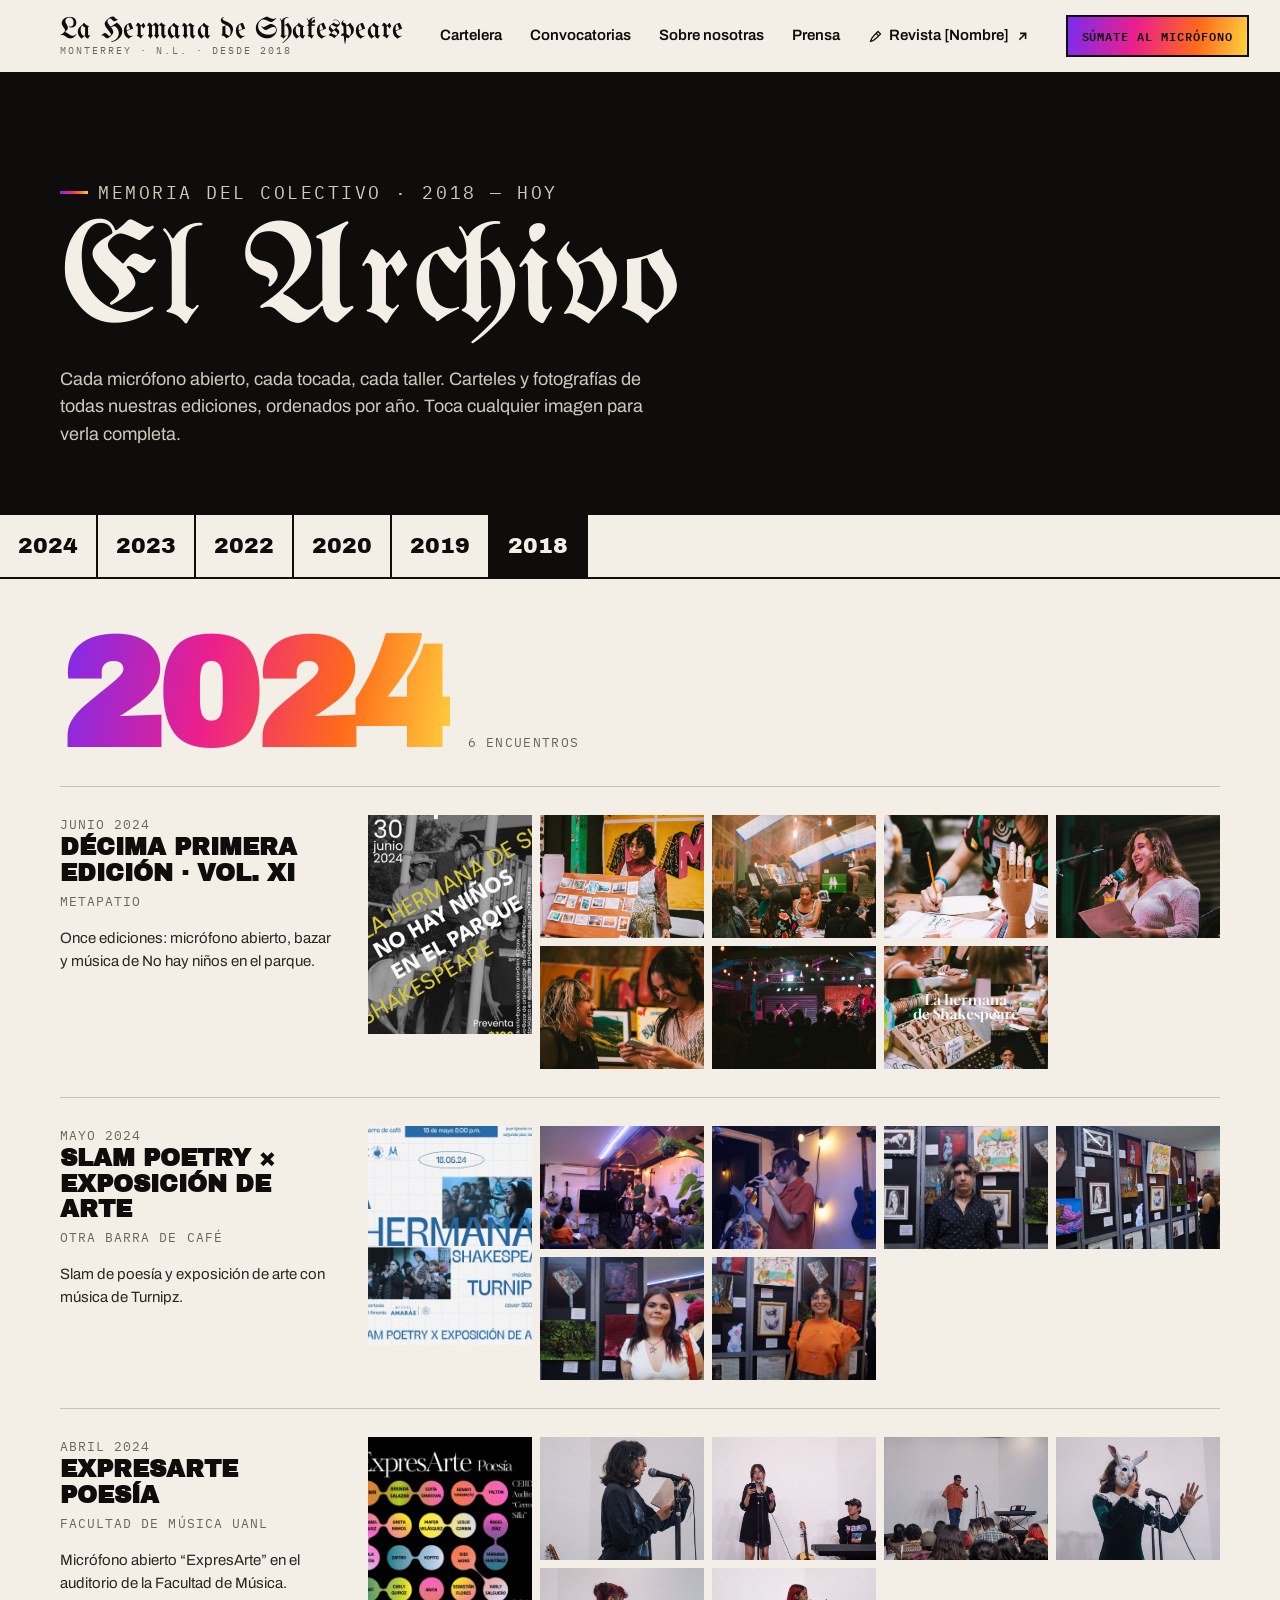
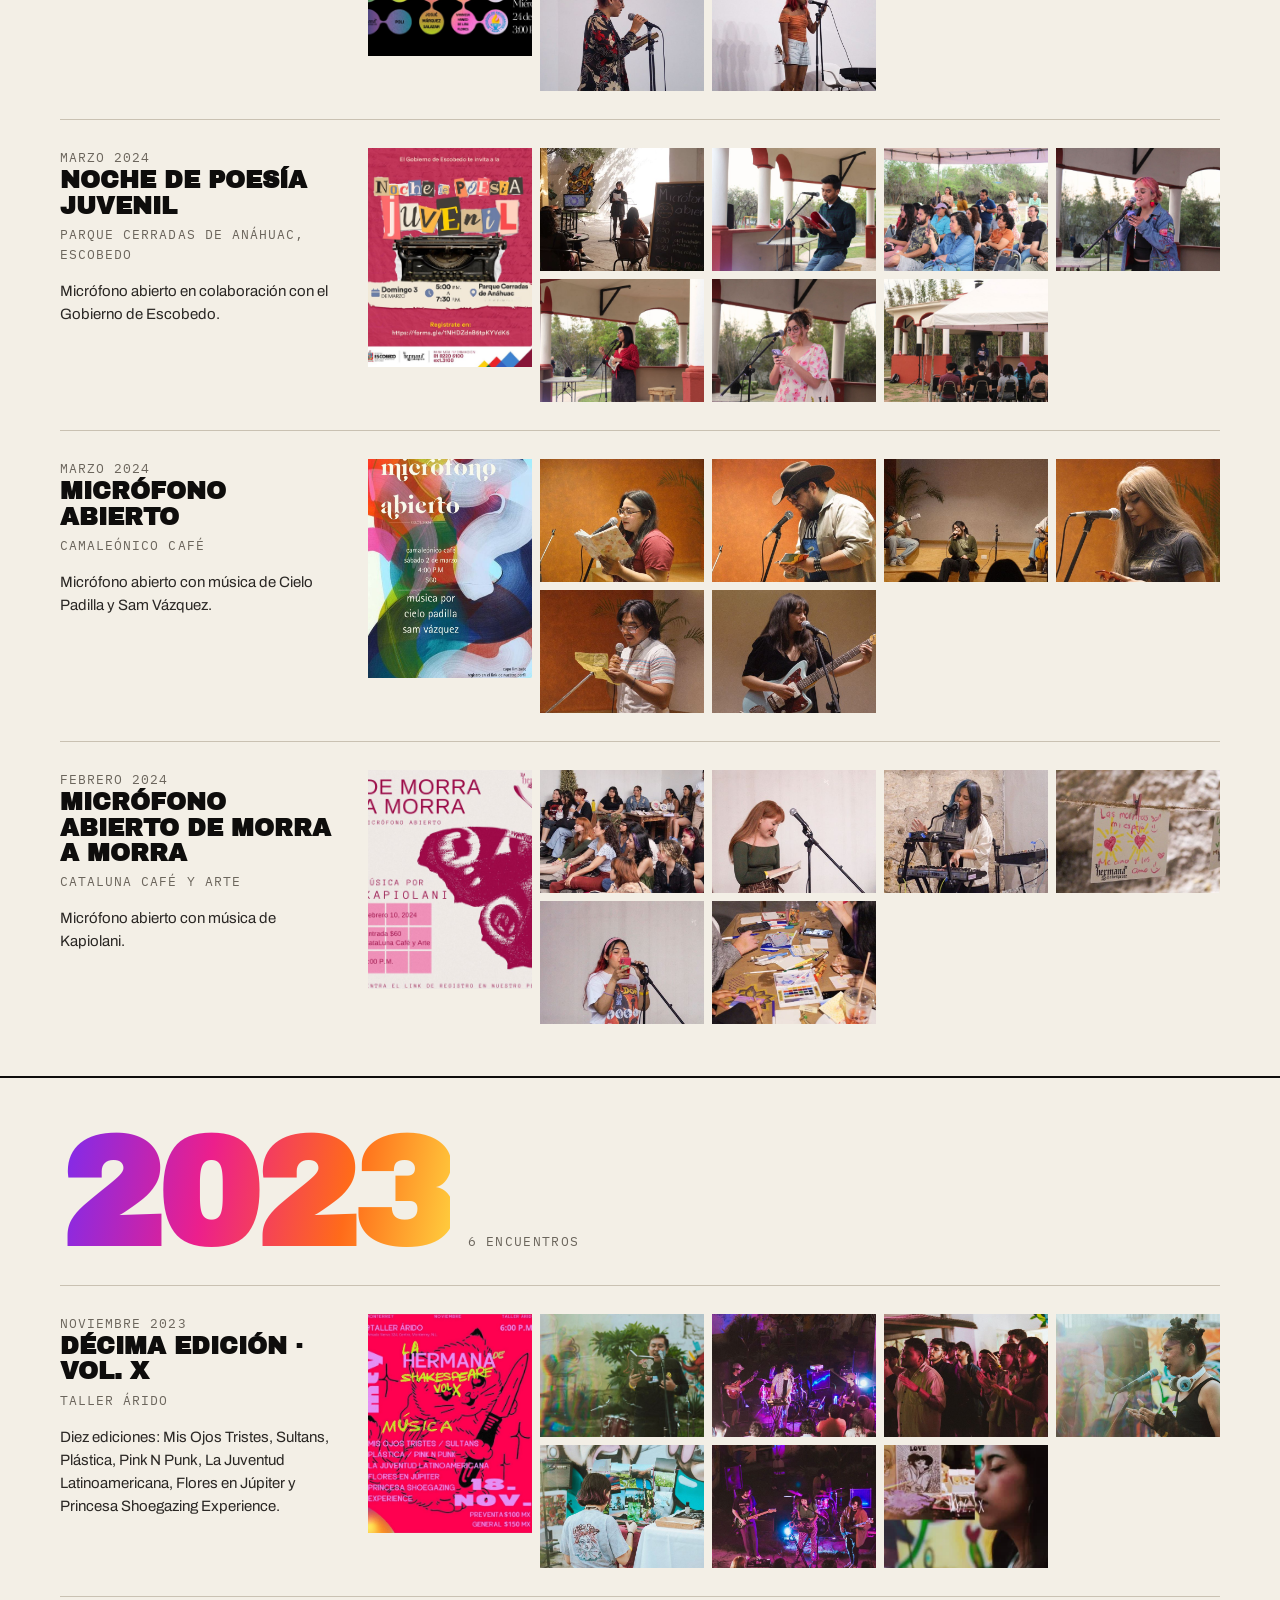
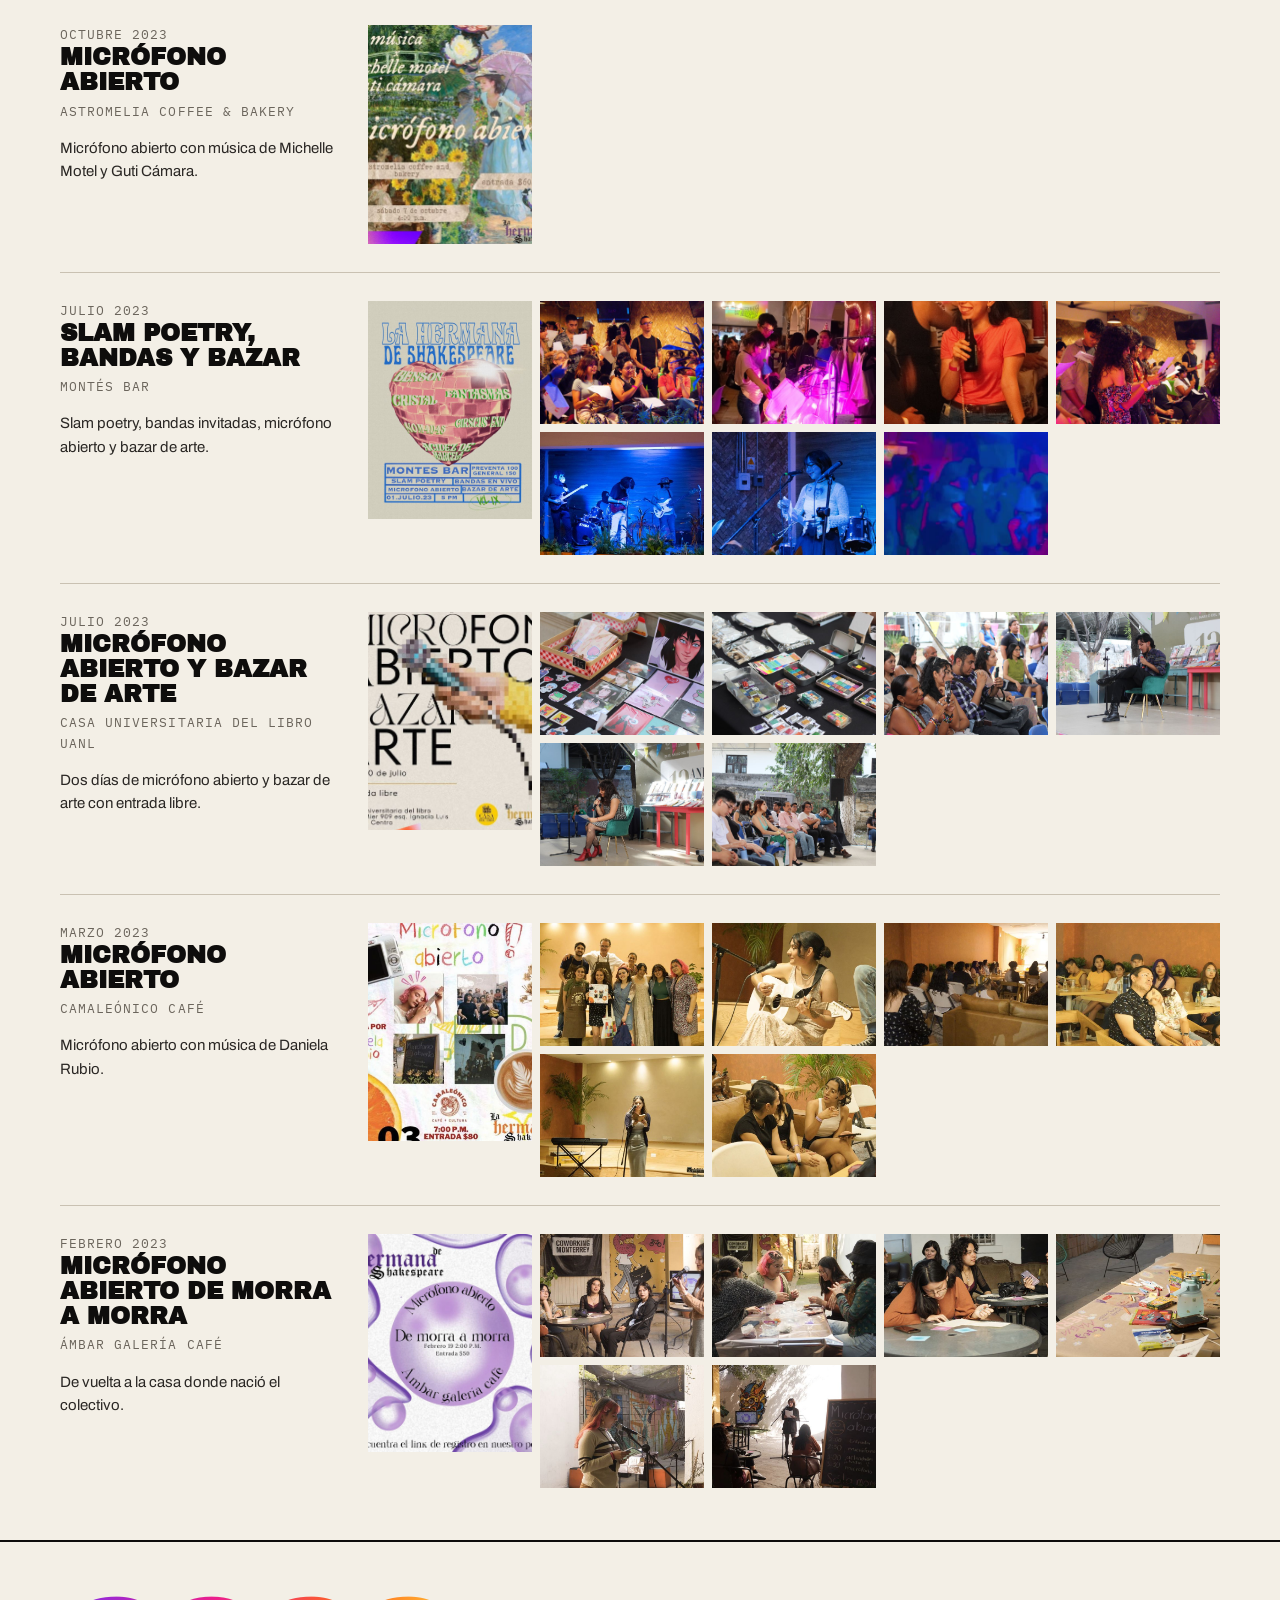
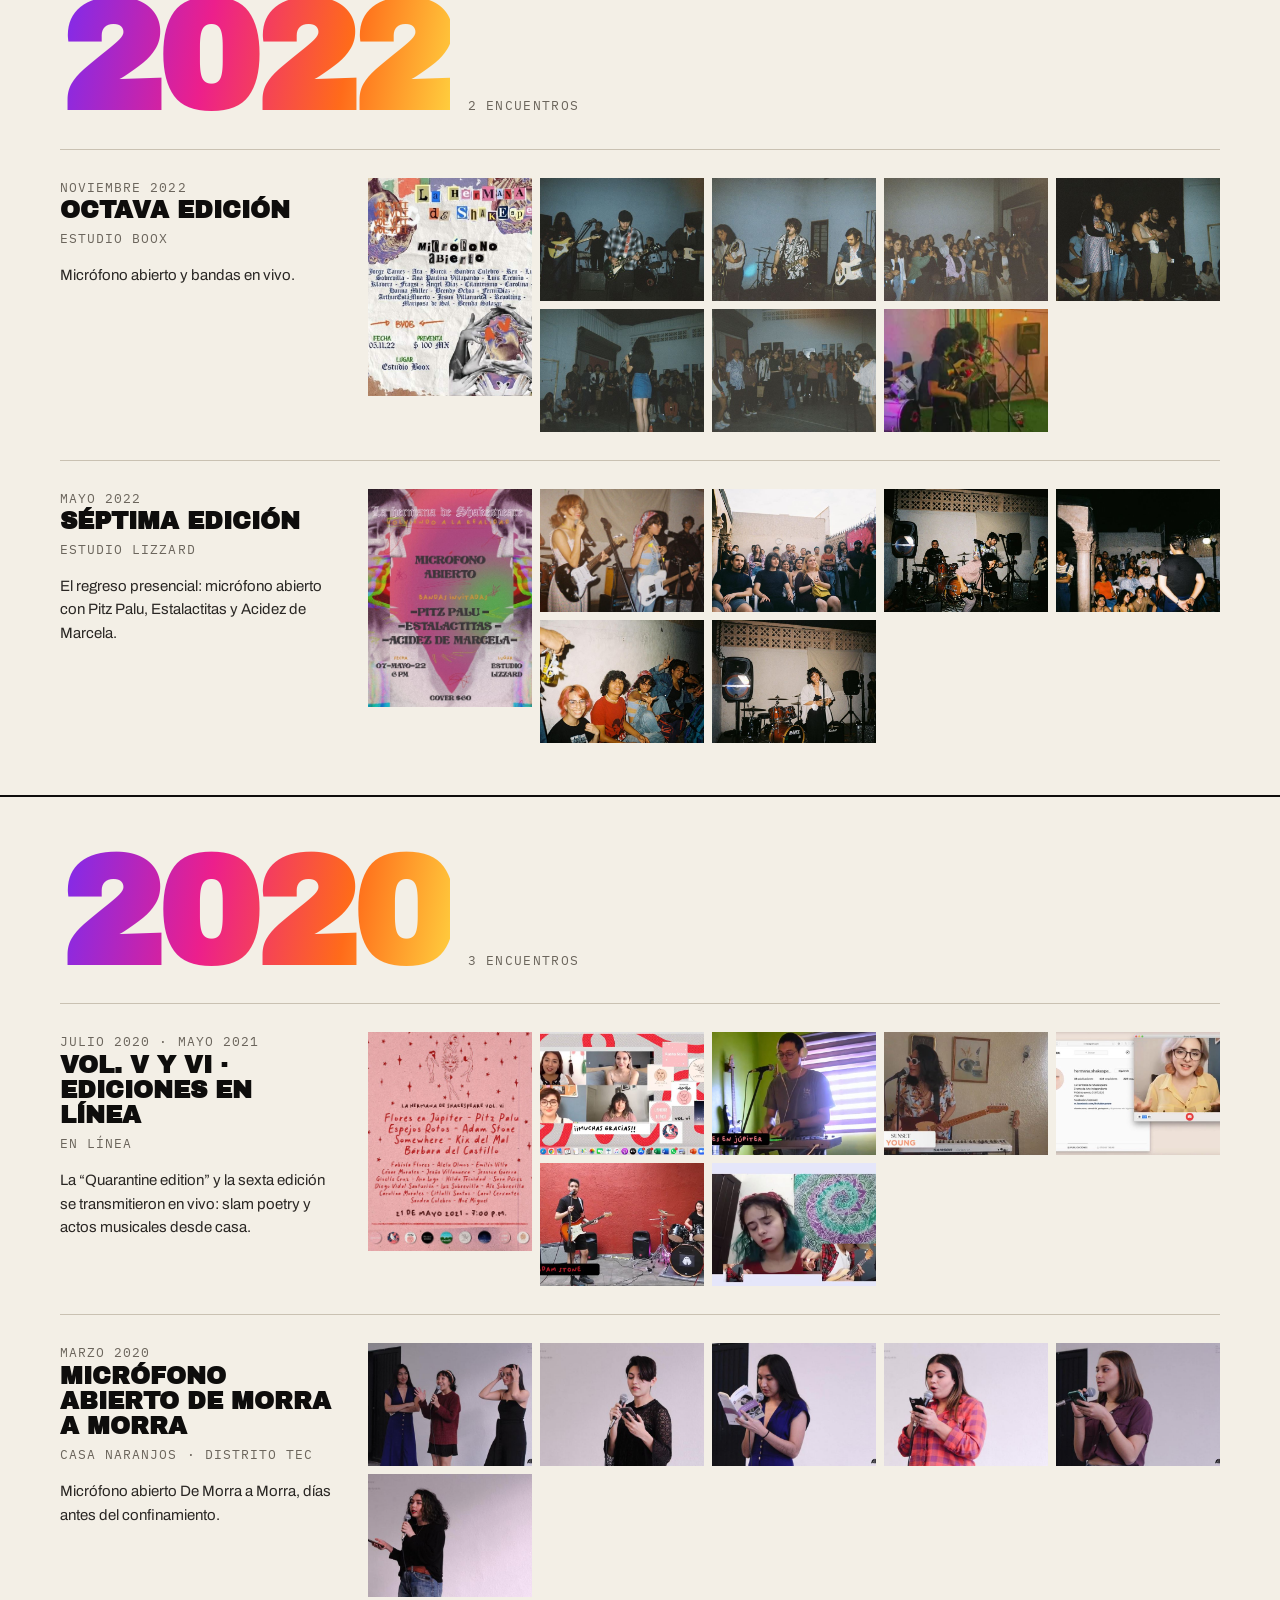
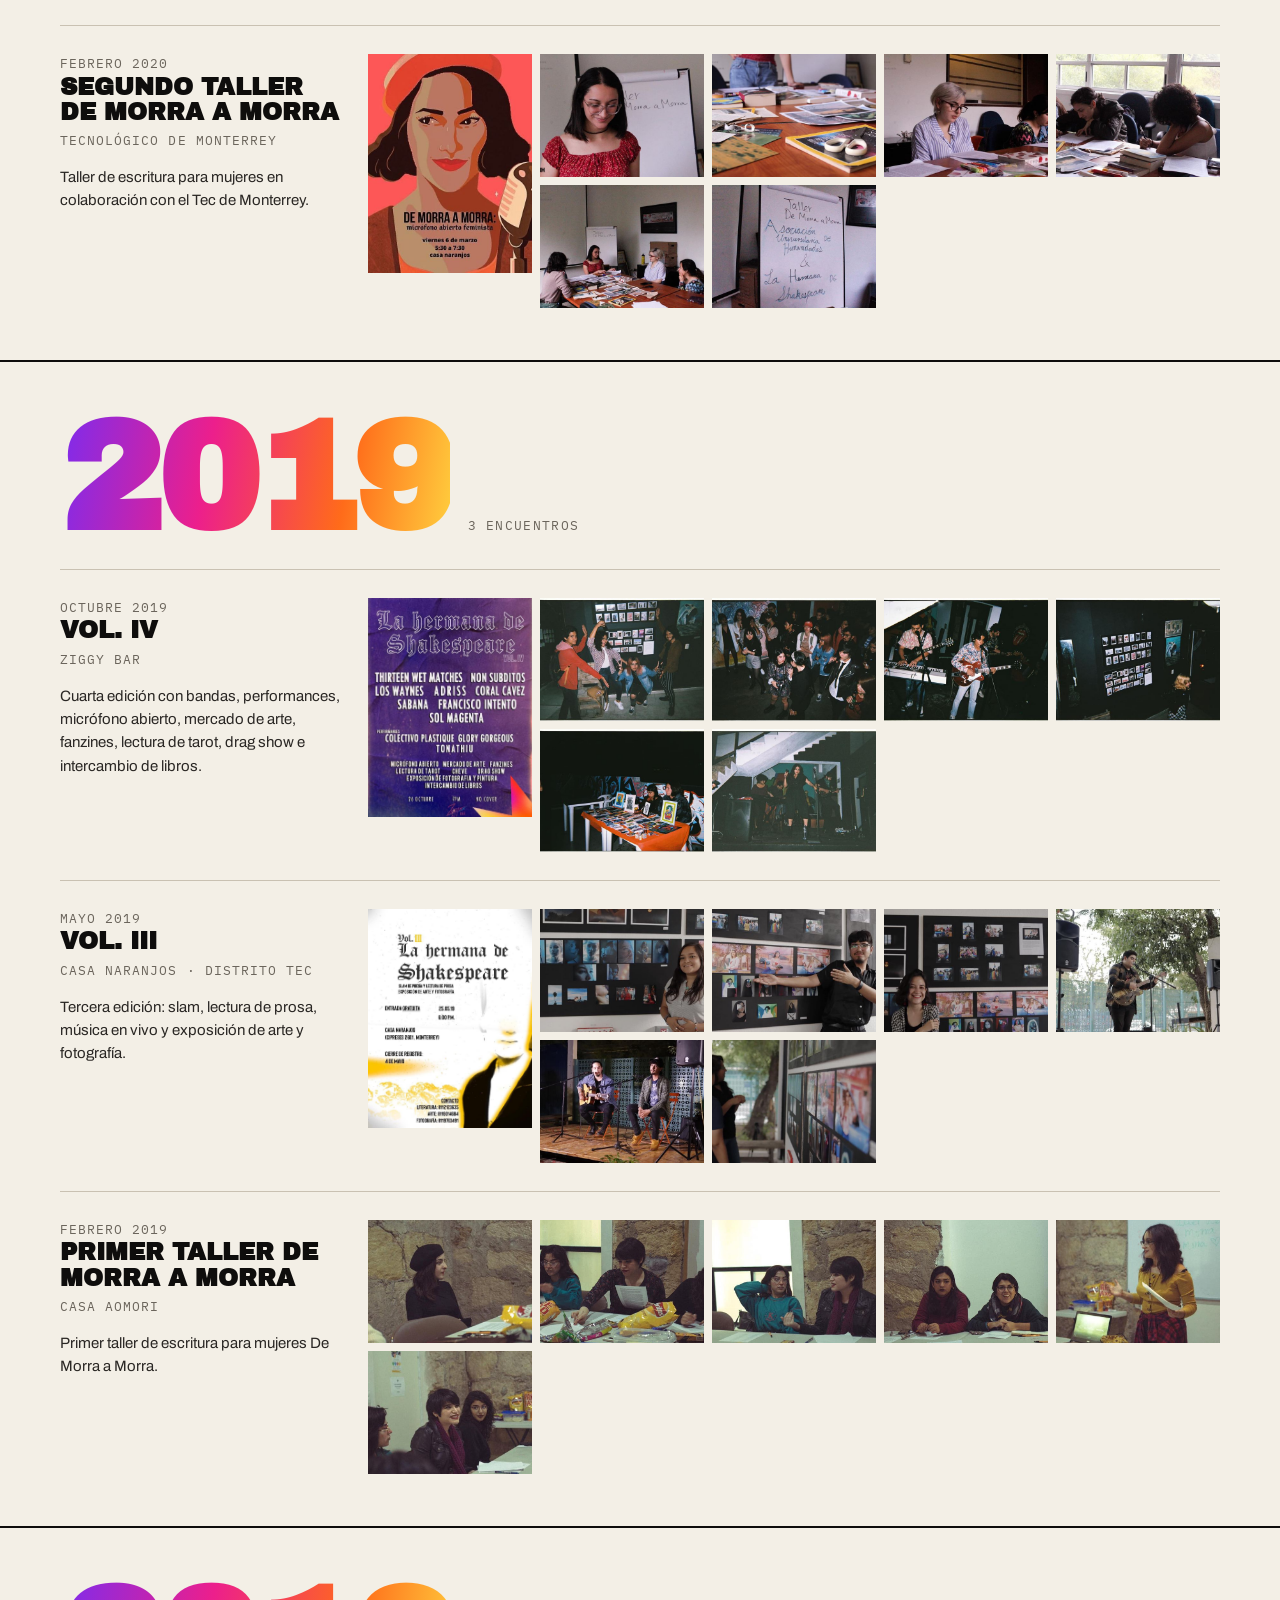
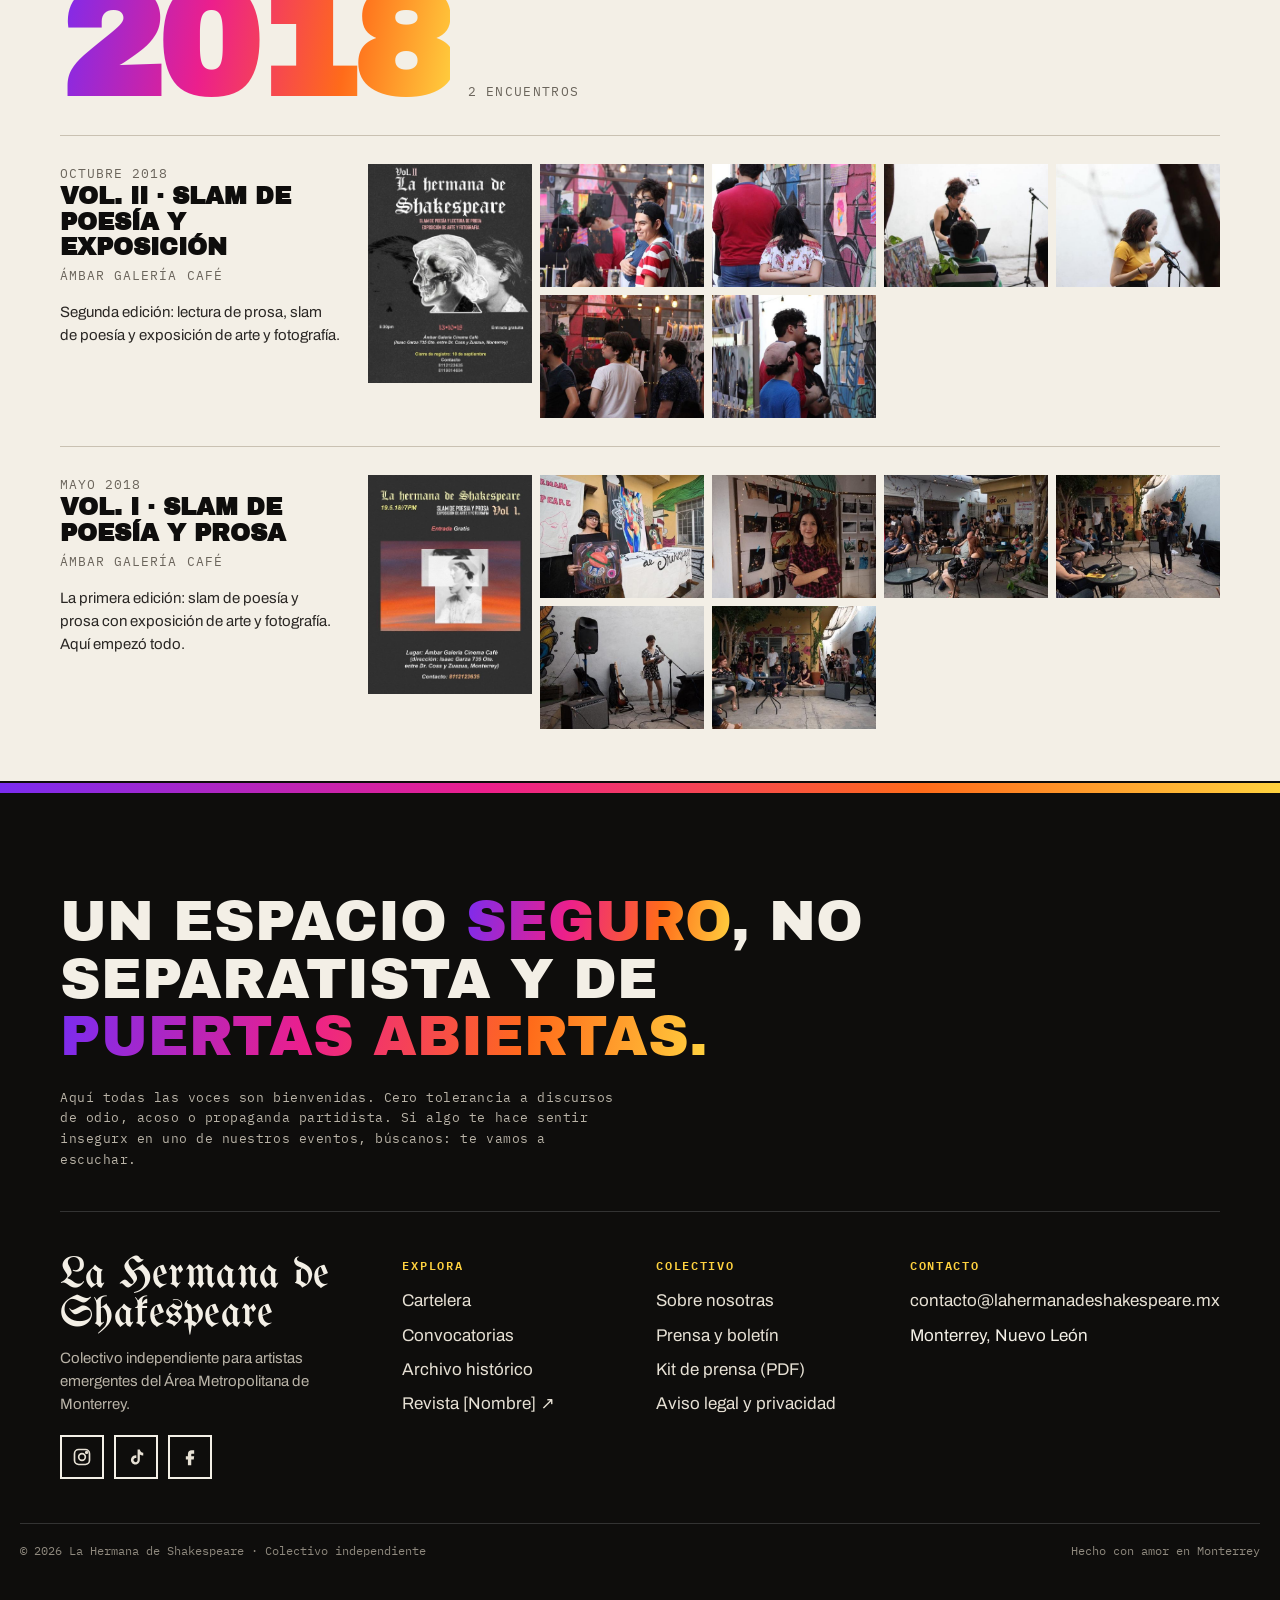
==== archivo.html @ f61f7282 "Agrega el sitio web de La Hermana de Shakespeare Sitio estático con cartelera, convocatorias, puente" ====
<!doctype html>
<html lang="es">
<head>
  <meta charset="utf-8">
  <meta name="viewport" content="width=device-width, initial-scale=1">
  <title>Archivo histórico · La Hermana de Shakespeare</title>
  <meta name="description" content="Colectivo independiente que impulsa a artistas emergentes del Área Metropolitana de Monterrey desde 2018: micrófonos abiertos, slam de poesía, música, talleres y exposiciones.">
  <meta property="og:title" content="La Hermana de Shakespeare">
  <meta property="og:description" content="Todo discurso es importante y urgente. Micrófonos abiertos, poesía, arte y trinchera independiente en Monterrey.">
  <meta property="og:image" content="img/archivo/2023-07-casa-del-libro-05.jpg">
  <meta name="theme-color" content="#0e0d0c">
  <link rel="icon" href="img/favicon.svg" type="image/svg+xml">
  <link rel="preconnect" href="https://fonts.googleapis.com">
  <link rel="preconnect" href="https://fonts.gstatic.com" crossorigin>
  <link href="https://fonts.googleapis.com/css2?family=Archivo:wght@400;600;700&family=Archivo+Black&family=Fraunces:ital,wght@1,400&family=IBM+Plex+Mono:wght@400;600;700&family=UnifrakturMaguntia&display=swap" rel="stylesheet">
  <link rel="stylesheet" href="css/styles.css">
</head>
<body>
<a class="skip" href="#main">Saltar al contenido</a>

<!-- ============ 1. HEADER ============ -->
<header class="site-header">
  <div class="wrap">
    <a class="logo" href="index.html" aria-label="La Hermana de Shakespeare, inicio">
      <span class="goth">La Hermana de Shakespeare</span>
      <small>Monterrey · N.L. · desde 2018</small>
    </a>
    <button class="menu-toggle" type="button" aria-controls="nav" aria-expanded="false">Menú</button>
    <nav class="nav" id="nav" aria-label="Principal">
      <ul>
        <li><a href="index.html#cartelera">Cartelera</a></li>
        <li><a href="index.html#convocatorias">Convocatorias</a></li>
        <li><a href="index.html#nosotras">Sobre nosotras</a></li>
        <li><a href="index.html#prensa">Prensa</a></li>
        <li><a class="ext" href="#" data-mag-url target="_blank" rel="noopener" title="Abre el sitio de la revista">
          <svg viewBox="0 0 24 24" fill="none" stroke="currentColor" stroke-width="2" aria-hidden="true"><path d="M4 20c4-1 7-3 10-6l6-6-4-4-6 6c-3 3-5 6-6 10z"/><path d="M13 7l4 4"/></svg>
          <span data-mag-name>Revista</span>
          <svg viewBox="0 0 24 24" fill="none" stroke="currentColor" stroke-width="2.5" aria-hidden="true"><path d="M7 17 17 7M8 7h9v9"/></svg>
        </a></li>
        <li class="nav-cta"><a class="btn btn--grad" href="index.html#convocatorias">Súmate al micrófono</a></li>
      </ul>
    </nav>
    <a class="btn btn--grad btn--sm header-cta" href="index.html#convocatorias">Súmate al micrófono</a>
  </div>
</header>

<main id="main">
<section class="page-hero">
  <div class="wrap">
    <p class="kicker">Memoria del colectivo · 2018 — hoy</p>
    <h1 class="goth">El Archivo</h1>
    <p>Cada micrófono abierto, cada tocada, cada taller. Carteles y fotografías de todas nuestras ediciones, ordenados por año. Toca cualquier imagen para verla completa.</p>
  </div>
</section>
<nav class="year-nav" aria-label="Años"><ul id="year-nav"></ul></nav>
<div id="archivo-lista"></div>
</main>
<!-- ============ 7. FOOTER ============ -->
<footer class="site-footer">
  <div class="grad-bar"></div>
  <div class="wrap">
    <div class="manifesto">
      <p>Un espacio <em>seguro</em>, no separatista y de <em>puertas abiertas.</em></p>
      <small>Aquí todas las voces son bienvenidas. Cero tolerancia a discursos de odio, acoso o propaganda partidista. Si algo te hace sentir insegurx en uno de nuestros eventos, búscanos: te vamos a escuchar.</small>
    </div>
    <div class="footer-grid">
      <div>
        <p class="footer-logo goth">La Hermana de Shakespeare</p>
        <p class="about">Colectivo independiente para artistas emergentes del Área Metropolitana de Monterrey.</p>
        <div class="socials">
          <a href="#" data-social="instagram" aria-label="Instagram" target="_blank" rel="noopener"><svg viewBox="0 0 24 24" fill="none" stroke="currentColor" stroke-width="2"><rect x="3" y="3" width="18" height="18" rx="5"/><circle cx="12" cy="12" r="4"/><circle cx="17.5" cy="6.5" r="1" fill="currentColor"/></svg></a>
          <a href="#" data-social="tiktok" aria-label="TikTok" target="_blank" rel="noopener"><svg viewBox="0 0 24 24" fill="currentColor"><path d="M16.6 3c.4 2.3 1.8 3.8 4.1 4v3.1c-1.5.1-2.9-.4-4.1-1.2v6.3c0 4-3.3 6.3-6.4 5.7-3.8-.7-5.4-5-3.4-8.2 1.2-1.9 3.4-2.9 5.6-2.6v3.2c-1.5-.4-3 .5-3.3 1.8-.4 1.6.8 3.1 2.4 3.1 1.5 0 2.4-1.1 2.4-2.6V3h2.7z"/></svg></a>
          <a href="#" data-social="facebook" aria-label="Facebook" target="_blank" rel="noopener"><svg viewBox="0 0 24 24" fill="currentColor"><path d="M14 8h3V4h-3c-2.8 0-4.5 1.8-4.5 4.6V11H7v4h2.5v7h4v-7h3l.5-4h-3.5V8.8c0-.5.3-.8.5-.8z"/></svg></a>
          <a href="#" data-social="spotify" aria-label="Spotify" target="_blank" rel="noopener"><svg viewBox="0 0 24 24" fill="none" stroke="currentColor" stroke-width="2"><circle cx="12" cy="12" r="9"/><path d="M7.5 9.5c3-1 6.5-.7 9 .8M8 12.6c2.5-.7 5.2-.4 7.3.8M8.6 15.4c2-.5 3.9-.3 5.6.6"/></svg></a>
        </div>
      </div>
      <div>
        <h4>Explora</h4>
        <ul>
          <li><a href="index.html#cartelera">Cartelera</a></li>
          <li><a href="index.html#convocatorias">Convocatorias</a></li>
          <li><a href="archivo.html">Archivo histórico</a></li>
          <li><a href="#" data-mag-url target="_blank" rel="noopener"><span data-mag-name>Revista</span> ↗</a></li>
        </ul>
      </div>
      <div>
        <h4>Colectivo</h4>
        <ul>
          <li><a href="index.html#nosotras">Sobre nosotras</a></li>
          <li><a href="index.html#prensa">Prensa y boletín</a></li>
          <li><a href="docs/kit-de-prensa-lhds.pdf" download>Kit de prensa (PDF)</a></li>
          <li><a href="aviso-legal.html">Aviso legal y privacidad</a></li>
        </ul>
      </div>
      <div>
        <h4>Contacto</h4>
        <ul>
          <li><a href="#" data-mail data-mail-text>correo</a></li>
          <li>Monterrey, Nuevo León</li>
        </ul>
      </div>
    </div>
  </div>
  <div class="wrap footer-bottom">
    <span>© <span data-year>2026</span> La Hermana de Shakespeare · Colectivo independiente</span>
    <span>Hecho con amor en Monterrey</span>
  </div>
</footer>

<a class="float-cta hidden" href="index.html#cartelera">
  <svg viewBox="0 0 24 24" fill="none" stroke="currentColor" stroke-width="2.2" aria-hidden="true"><rect x="9" y="2" width="6" height="12" rx="3"/><path d="M5 11a7 7 0 0 0 14 0M12 18v4"/></svg>
  Próximo evento
</a>

<script src="js/contenido.js"></script>
<script src="js/archivo-data.js"></script>
<script src="js/main.js"></script>
</body>
</html>
---- css/styles.css ----
/* =========================================================
   La Hermana de Shakespeare — hoja de estilos principal
   Identidad: gótico + fanzine + degradado (violeta → rosa → naranja → amarillo)
   ========================================================= */

:root {
  --ink: #0e0d0c;
  --ink-soft: #2a2724;
  --paper: #f3efe6;
  --paper-2: #e8e2d5;
  --muted: #6b655c;
  --violet: #7a2cf0;
  --pink: #ec1f8c;
  --orange: #ff6b1a;
  --yellow: #ffd23f;
  --grad: linear-gradient(100deg, var(--violet) 0%, var(--pink) 38%, var(--orange) 72%, var(--yellow) 100%);
  --font-goth: "UnifrakturMaguntia", "Old English Text MT", serif;
  --font-display: "Archivo Black", "Archivo", system-ui, sans-serif;
  --font-body: "Archivo", system-ui, -apple-system, "Segoe UI", sans-serif;
  --font-mono: "IBM Plex Mono", ui-monospace, monospace;
  --header-h: 72px;
  --wrap: 1240px;
  --gutter: clamp(16px, 4vw, 40px);
}

*, *::before, *::after { box-sizing: border-box; }
html { scroll-behavior: smooth; scroll-padding-top: calc(var(--header-h) + 12px); }
body {
  margin: 0;
  background: var(--paper);
  color: var(--ink);
  font-family: var(--font-body);
  font-size: 17px;
  line-height: 1.55;
  -webkit-font-smoothing: antialiased;
}
img { max-width: 100%; display: block; }
a { color: inherit; }
:focus-visible { outline: 3px solid var(--pink); outline-offset: 3px; }

.wrap { width: 100%; max-width: var(--wrap); margin: 0 auto; padding: 0 var(--gutter); }
.sr-only { position: absolute; width: 1px; height: 1px; overflow: hidden; clip: rect(0 0 0 0); white-space: nowrap; }
.skip { position: absolute; left: -999px; top: 8px; background: var(--ink); color: var(--paper); padding: 8px 14px; z-index: 100; }
.skip:focus { left: 8px; }

/* ---------- Tipografía ---------- */
.goth { font-family: var(--font-goth); font-weight: 400; letter-spacing: .01em; }
.kicker {
  font-family: var(--font-mono);
  font-size: 13px;
  text-transform: uppercase;
  letter-spacing: .14em;
  margin: 0 0 14px;
  display: inline-flex; align-items: center; gap: 10px;
}
.kicker::before { content: ""; width: 28px; height: 3px; background: var(--grad); }
.section-title {
  font-family: var(--font-display);
  font-size: clamp(38px, 6.5vw, 84px);
  line-height: .92;
  letter-spacing: -.02em;
  text-transform: uppercase;
  margin: 0;
}
.section-title .goth { text-transform: none; letter-spacing: 0; font-size: 1.08em; }
.lead { font-size: clamp(17px, 1.6vw, 20px); max-width: 60ch; color: var(--ink-soft); }

/* ---------- Botones ---------- */
.btn {
  display: inline-flex; align-items: center; gap: 10px;
  font-family: var(--font-mono); font-size: 14px; font-weight: 600;
  text-transform: uppercase; letter-spacing: .08em; text-decoration: none;
  padding: 14px 20px; border: 2px solid var(--ink);
  background: var(--ink); color: var(--paper);
  cursor: pointer; transition: transform .15s ease, box-shadow .15s ease, background .15s;
}
.btn:hover { transform: translate(-3px, -3px); box-shadow: 4px 4px 0 var(--pink); }
.btn--ghost { background: transparent; color: var(--ink); }
.btn--light { background: var(--paper); color: var(--ink); border-color: var(--paper); }
.btn--outline-light { background: transparent; color: var(--paper); border-color: var(--paper); }
.btn--grad { background: var(--grad); color: var(--ink); border-color: var(--ink); }
.btn--sm { padding: 10px 14px; font-size: 12px; }
.btn svg { width: 16px; height: 16px; flex: none; }

/* ---------- Barra de degradado ---------- */
.grad-bar { height: 10px; background: var(--grad); }

/* =========================================================
   1. HEADER
   ========================================================= */
.site-header {
  position: sticky; top: 0; z-index: 50;
  background: color-mix(in srgb, var(--paper) 92%, transparent);
  backdrop-filter: blur(8px);
  border-bottom: 2px solid var(--ink);
}
.site-header .wrap { display: flex; align-items: center; gap: 24px; height: var(--header-h); }
.logo { text-decoration: none; display: flex; flex-direction: column; line-height: .9; }
.logo .goth { font-size: 30px; white-space: nowrap; }
.logo small { font-family: var(--font-mono); font-size: 10px; letter-spacing: .2em; text-transform: uppercase; color: var(--muted); margin-top: 2px; }
.nav { margin-left: auto; }
.nav ul { list-style: none; margin: 0; padding: 0; display: flex; gap: 4px; align-items: center; }
.nav a {
  display: inline-flex; align-items: center; gap: 6px;
  text-decoration: none; font-weight: 600; font-size: 15px;
  padding: 8px 12px; border-radius: 999px;
}
.nav a:hover { background: var(--ink); color: var(--paper); }
.nav a.ext svg { width: 15px; height: 15px; }
.nav .nav-cta { display: none; }
.menu-toggle {
  display: none; margin-left: auto;
  background: none; border: 2px solid var(--ink); padding: 8px 10px; cursor: pointer;
  font-family: var(--font-mono); font-size: 12px; text-transform: uppercase; letter-spacing: .1em; color: var(--ink);
}
.header-cta { flex: none; }

@media (max-width: 1080px) {
  .header-cta { display: none; }
  .nav .nav-cta { display: block; }
}
@media (max-width: 900px) {
  .menu-toggle { display: block; }
  .nav {
    position: fixed; inset: var(--header-h) 0 auto 0;
    background: var(--ink); color: var(--paper);
    padding: 16px var(--gutter) 28px;
    transform: translateY(-120%); transition: transform .25s ease;
    max-height: calc(100vh - var(--header-h)); overflow: auto;
  }
  .nav.open { transform: none; }
  .nav ul { flex-direction: column; align-items: stretch; gap: 0; }
  .nav a { font-size: 22px; padding: 14px 0; border-radius: 0; border-bottom: 1px solid #333; }
  .nav a:hover { background: none; color: var(--yellow); }
  .nav .nav-cta a { border: 0; margin-top: 16px; justify-content: center; }
}

/* CTA flotante */
.float-cta {
  position: fixed; right: 18px; bottom: 18px; z-index: 40;
  display: inline-flex; align-items: center; gap: 10px;
  background: var(--grad); color: var(--ink); text-decoration: none;
  font-family: var(--font-mono); font-weight: 700; font-size: 13px; letter-spacing: .08em; text-transform: uppercase;
  padding: 14px 18px; border: 2px solid var(--ink); box-shadow: 4px 4px 0 var(--ink);
  transition: transform .15s, box-shadow .15s, opacity .2s;
}
.float-cta:hover { transform: translate(-2px, -2px); box-shadow: 6px 6px 0 var(--ink); }
.float-cta svg { width: 18px; height: 18px; }
.float-cta.hidden { opacity: 0; pointer-events: none; }

/* =========================================================
   2. HERO
   ========================================================= */
.hero {
  position: relative; overflow: hidden;
  background: var(--ink); color: var(--paper);
  min-height: min(92vh, 860px);
  display: flex; align-items: flex-end;
}
.hero-media { position: absolute; inset: 0; }
.hero-media img {
  width: 100%; height: 100%; object-fit: cover;
  filter: grayscale(1) contrast(1.35) brightness(.7);
}
.hero-media::after {
  content: ""; position: absolute; inset: 0;
  background:
    linear-gradient(180deg, rgba(14,13,12,.15) 0%, rgba(14,13,12,.55) 55%, rgba(14,13,12,.95) 100%),
    var(--grad);
  background-blend-mode: normal, multiply;
  mix-blend-mode: normal;
  opacity: .9;
}
.hero-media::before { /* grano de fotocopia */
  content: ""; position: absolute; inset: 0; z-index: 1; opacity: .18; pointer-events: none;
  background-image: url("data:image/svg+xml,%3Csvg xmlns='http://www.w3.org/2000/svg' width='160' height='160'%3E%3Cfilter id='n'%3E%3CfeTurbulence type='fractalNoise' baseFrequency='.9' numOctaves='2'/%3E%3C/filter%3E%3Crect width='100%25' height='100%25' filter='url(%23n)'/%3E%3C/svg%3E");
}
.hero .wrap { position: relative; z-index: 2; padding-top: 80px; padding-bottom: 56px; }
.hero-logo { font-size: clamp(56px, 12vw, 170px); line-height: .85; margin: 0 0 22px; }
.hero-logo span { display: block; }
.hero-logo .de { font-size: .45em; display: inline-block; margin-left: .2em; vertical-align: top; }
.hero h1 {
  font-family: var(--font-display); text-transform: uppercase;
  font-size: clamp(26px, 4.2vw, 54px); line-height: 1; letter-spacing: -.01em;
  max-width: 20ch; margin: 0 0 18px;
}
.hero h1 mark { background: var(--grad); color: var(--ink); padding: 0 .12em; -webkit-box-decoration-break: clone; box-decoration-break: clone; }
.hero p.sub { font-size: clamp(16px, 1.6vw, 20px); max-width: 52ch; margin: 0 0 28px; color: #e9e4d9; }
.hero-actions { display: flex; flex-wrap: wrap; gap: 12px; }
.hero-strip {
  display: flex; gap: 0; overflow: hidden; white-space: nowrap;
  background: var(--yellow); color: var(--ink); border-top: 2px solid var(--ink); border-bottom: 2px solid var(--ink);
  font-family: var(--font-display); text-transform: uppercase; font-size: 20px;
}
.hero-strip .track { display: inline-flex; gap: 40px; padding: 12px 0; animation: marquee 38s linear infinite; }
.hero-strip .track span::after { content: "✶"; margin-left: 40px; }
@keyframes marquee { to { transform: translateX(-50%); } }

/* Próximo evento destacado dentro del hero */
.next-up {
  margin-top: 36px; max-width: 520px;
  display: grid; grid-template-columns: auto 1fr; gap: 16px; align-items: center;
  background: rgba(243,239,230,.08); border: 1px solid rgba(243,239,230,.3);
  padding: 14px 16px; backdrop-filter: blur(4px); text-decoration: none;
}
.next-up:hover { border-color: var(--yellow); }
.next-up .d { font-family: var(--font-display); font-size: 34px; line-height: .9; text-align: center; }
.next-up .d small { display: block; font-family: var(--font-mono); font-size: 11px; letter-spacing: .14em; }
.next-up .t { font-weight: 700; }
.next-up .m { font-family: var(--font-mono); font-size: 12px; text-transform: uppercase; letter-spacing: .08em; color: var(--yellow); }

/* =========================================================
   Secciones genéricas
   ========================================================= */
.section { padding: clamp(64px, 9vw, 120px) 0; }
.section-head { display: flex; flex-wrap: wrap; align-items: flex-end; justify-content: space-between; gap: 20px; margin-bottom: 40px; }
.section-head .lead { margin: 16px 0 0; }
.section--dark { background: var(--ink); color: var(--paper); }
.section--dark .lead { color: #cfc9bd; }
.section--paper2 { background: var(--paper-2); }

/* =========================================================
   3. CARTELERA
   ========================================================= */
.filters { display: flex; flex-wrap: wrap; gap: 8px; margin-bottom: 28px; }
.chip {
  font-family: var(--font-mono); font-size: 13px; text-transform: uppercase; letter-spacing: .06em;
  padding: 8px 14px; border: 2px solid var(--ink); background: transparent; cursor: pointer; color: var(--ink);
}
.chip[aria-pressed="true"] { background: var(--ink); color: var(--paper); }

.events { display: grid; grid-template-columns: repeat(auto-fill, minmax(min(100%, 330px), 1fr)); gap: 22px; }
.event {
  position: relative; display: flex; flex-direction: column;
  background: #fff; border: 2px solid var(--ink);
  transition: transform .18s, box-shadow .18s;
}
.event:hover { transform: translate(-4px, -4px); box-shadow: 6px 6px 0 var(--ink); }
.event-top { display: flex; align-items: stretch; border-bottom: 2px solid var(--ink); }
.event-date { padding: 14px 18px; border-right: 2px solid var(--ink); text-align: center; min-width: 108px; }
.event-date .day { font-family: var(--font-display); font-size: 58px; line-height: .85; }
.event-date .mon { font-family: var(--font-mono); font-size: 13px; letter-spacing: .18em; text-transform: uppercase; }
.event-meta { padding: 14px 16px; display: flex; flex-direction: column; justify-content: space-between; gap: 8px; flex: 1; }
.event-time { font-family: var(--font-display); font-size: 26px; line-height: 1; }
.event-time small { font-family: var(--font-mono); font-size: 12px; display: block; letter-spacing: .1em; text-transform: uppercase; color: var(--muted); margin-top: 4px; }
.tag {
  align-self: flex-start;
  font-family: var(--font-mono); font-size: 11px; font-weight: 700; letter-spacing: .1em; text-transform: uppercase;
  padding: 4px 8px; border: 1.5px solid var(--ink);
}
.tag--slam { background: var(--pink); color: #fff; }
.tag--musica { background: var(--yellow); }
.tag--taller { background: var(--violet); color: #fff; }
.tag--cine { background: var(--ink); color: var(--paper); }
.tag--expo { background: var(--orange); }
.event-body { padding: 18px; display: flex; flex-direction: column; gap: 10px; flex: 1; }
.event-body h3 { font-family: var(--font-display); text-transform: uppercase; font-size: 22px; line-height: 1.05; margin: 0; }
.event-body p { margin: 0; color: var(--ink-soft); font-size: 15px; }
.event-place { display: inline-flex; align-items: flex-start; gap: 6px; font-size: 14px; font-weight: 600; text-decoration: none; }
.event-place:hover { text-decoration: underline; }
.event-place svg { width: 16px; height: 16px; flex: none; margin-top: 2px; }
.event-foot { padding: 0 18px 18px; display: flex; gap: 10px; flex-wrap: wrap; align-items: center; justify-content: space-between; }
.event-price { font-family: var(--font-mono); font-size: 13px; text-transform: uppercase; letter-spacing: .06em; }
.events-empty { padding: 40px; border: 2px dashed var(--ink); text-align: center; font-family: var(--font-mono); }

/* =========================================================
   4. CONVOCATORIAS
   ========================================================= */
.tabs { display: flex; gap: 0; border-bottom: 2px solid var(--paper); margin-bottom: 32px; flex-wrap: wrap; }
.tab {
  font-family: var(--font-display); text-transform: uppercase; font-size: clamp(15px, 1.8vw, 20px);
  background: transparent; color: var(--paper); border: 2px solid var(--paper); border-bottom: 0;
  padding: 14px 20px; cursor: pointer; margin-right: -2px; text-align: left;
}
.tab small { display: block; font-family: var(--font-mono); font-size: 11px; letter-spacing: .1em; opacity: .75; }
.tab[aria-selected="true"] { background: var(--paper); color: var(--ink); }
.panel[hidden] { display: none; }

.calls { display: grid; grid-template-columns: repeat(auto-fill, minmax(min(100%, 360px), 1fr)); gap: 20px; }
.call {
  background: var(--paper); color: var(--ink); padding: 24px; display: flex; flex-direction: column; gap: 12px;
  border: 2px solid var(--paper); position: relative;
}
.call::before { content: ""; position: absolute; left: 0; right: 0; top: 0; height: 6px; background: var(--grad); }
.call h3 { font-family: var(--font-display); text-transform: uppercase; font-size: 24px; line-height: 1.05; margin: 6px 0 0; }
.call p { margin: 0; font-size: 15px; color: var(--ink-soft); }
.call-status { display: flex; justify-content: space-between; gap: 10px; font-family: var(--font-mono); font-size: 12px; text-transform: uppercase; letter-spacing: .08em; }
.call-status .open { color: #0a7a33; font-weight: 700; }
.call-status .open::before { content: "● "; }
.call-actions { display: flex; flex-wrap: wrap; gap: 10px; margin-top: auto; padding-top: 6px; }

.ext-list { list-style: none; margin: 0; padding: 0; border-top: 1px solid #444; }
.ext-list li { border-bottom: 1px solid #444; }
.ext-list a {
  display: grid; grid-template-columns: 1fr auto; gap: 6px 24px; align-items: center;
  padding: 20px 4px; text-decoration: none;
}
.ext-list a:hover { background: rgba(255,255,255,.04); }
.ext-list a:hover h3 { color: var(--yellow); }
.ext-list h3 { margin: 0; font-family: var(--font-display); text-transform: uppercase; font-size: clamp(18px, 2.2vw, 26px); line-height: 1.1; }
.ext-list .org { font-family: var(--font-mono); font-size: 12px; text-transform: uppercase; letter-spacing: .1em; color: var(--yellow); }
.ext-list p { margin: 0; color: #cfc9bd; font-size: 15px; grid-column: 1; }
.ext-list .arrow { grid-row: 1 / span 3; grid-column: 2; width: 44px; height: 44px; border: 2px solid var(--paper); display: grid; place-items: center; }
.ext-list .arrow svg { width: 20px; height: 20px; }
.ext-note { font-family: var(--font-mono); font-size: 13px; color: #a8a297; margin-top: 18px; }

/* Formulario de inscripción (modal) */
dialog.modal {
  border: 2px solid var(--ink); padding: 0; max-width: 560px; width: calc(100% - 32px);
  background: var(--paper); color: var(--ink); box-shadow: 8px 8px 0 var(--pink);
}
dialog.modal::backdrop { background: rgba(14,13,12,.7); }
.modal-head { display: flex; justify-content: space-between; align-items: center; padding: 16px 20px; border-bottom: 2px solid var(--ink); background: var(--grad); }
.modal-head h3 { margin: 0; font-family: var(--font-display); text-transform: uppercase; font-size: 18px; }
.modal-close { background: var(--ink); color: var(--paper); border: 0; width: 36px; height: 36px; cursor: pointer; font-size: 20px; }
.form { padding: 20px; display: grid; gap: 14px; }
.form label { display: grid; gap: 6px; font-family: var(--font-mono); font-size: 12px; text-transform: uppercase; letter-spacing: .08em; }
.form input, .form select, .form textarea {
  font: inherit; font-family: var(--font-body); font-size: 16px; text-transform: none; letter-spacing: 0;
  padding: 12px; border: 2px solid var(--ink); background: #fff; color: var(--ink); width: 100%;
}
.form .check { display: flex; gap: 10px; align-items: flex-start; text-transform: none; font-family: var(--font-body); font-size: 14px; letter-spacing: 0; }
.form .check input { width: auto; margin-top: 3px; }
.form-ok { padding: 28px 20px; text-align: center; }
.form-ok .goth { font-size: 40px; }

/* =========================================================
   5. PUENTE EDITORIAL (REVISTA)
   ========================================================= */
.mag { background: var(--paper); position: relative; }
.mag-head-name { font-size: clamp(44px, 7vw, 96px); line-height: .9; margin: 0; }
.posts { display: grid; grid-template-columns: repeat(3, 1fr); gap: 0; border: 2px solid var(--ink); }
.post { padding: 28px 26px; display: flex; flex-direction: column; gap: 16px; border-right: 2px solid var(--ink); background: #fff; }
.post:last-child { border-right: 0; }
.post-type { font-family: var(--font-mono); font-size: 12px; text-transform: uppercase; letter-spacing: .14em; display: flex; justify-content: space-between; }
.post blockquote {
  margin: 0; font-family: "Fraunces", Georgia, serif; font-style: italic; font-size: clamp(20px, 2vw, 26px); line-height: 1.3;
  position: relative; padding-top: 28px;
}
.post blockquote::before { content: "“"; position: absolute; top: -18px; left: -4px; font-size: 80px; line-height: 1; font-family: var(--font-goth); background: var(--grad); -webkit-background-clip: text; background-clip: text; color: transparent; }
.post h3 { margin: 0; font-family: var(--font-display); text-transform: uppercase; font-size: 18px; line-height: 1.15; }
.post .author { font-size: 14px; color: var(--muted); margin: 0; }
.post .btn { margin-top: auto; align-self: flex-start; }
@media (max-width: 900px) {
  .posts { grid-template-columns: 1fr; }
  .post { border-right: 0; border-bottom: 2px solid var(--ink); }
  .post:last-child { border-bottom: 0; }
}

/* =========================================================
   6. ARCHIVO / MEMORIA
   ========================================================= */
.mosaic {
  display: grid; gap: 8px;
  grid-template-columns: repeat(6, 1fr);
  grid-auto-rows: 120px; grid-auto-flow: dense;
}
.mosaic figure { margin: 0; position: relative; overflow: hidden; background: var(--ink); cursor: zoom-in; }
.mosaic img { width: 100%; height: 100%; object-fit: cover; filter: grayscale(1) contrast(1.15); transition: filter .35s, transform .5s; }
.mosaic figure:hover img, .mosaic figure:focus-within img { filter: none; transform: scale(1.04); }
.mosaic figcaption {
  position: absolute; left: 0; bottom: 0; right: 0; padding: 22px 10px 8px;
  background: linear-gradient(transparent, rgba(0,0,0,.8)); color: #fff;
  font-family: var(--font-mono); font-size: 11px; letter-spacing: .06em; text-transform: uppercase;
  opacity: 0; transition: opacity .25s;
}
.mosaic figure:hover figcaption, .mosaic figure:focus-within figcaption { opacity: 1; }
.mosaic button { all: unset; display: block; width: 100%; height: 100%; }
.m-w2 { grid-column: span 2; } .m-h2 { grid-row: span 2; } .m-w3 { grid-column: span 3; }
@media (max-width: 760px) {
  .mosaic { grid-template-columns: repeat(2, 1fr); grid-auto-rows: 130px; }
  .m-w3 { grid-column: span 2; }
}
.stats { display: grid; grid-template-columns: repeat(4, 1fr); border-top: 2px solid var(--ink); border-bottom: 2px solid var(--ink); margin: 40px 0; }
.stat { padding: 22px 18px; border-right: 2px solid var(--ink); }
.stat:last-child { border-right: 0; }
.stat b { display: block; font-family: var(--font-display); font-size: clamp(36px, 5vw, 64px); line-height: 1; }
.stat span { font-family: var(--font-mono); font-size: 12px; text-transform: uppercase; letter-spacing: .1em; }
@media (max-width: 760px) {
  .stats { grid-template-columns: 1fr 1fr; }
  .stat:nth-child(2) { border-right: 0; }
  .stat:nth-child(-n+2) { border-bottom: 2px solid var(--ink); }
}

/* Lightbox */
.lightbox { border: 0; padding: 0; background: transparent; max-width: 94vw; max-height: 92vh; }
.lightbox::backdrop { background: rgba(10,10,10,.92); }
.lightbox img { max-width: 94vw; max-height: 82vh; object-fit: contain; margin: 0 auto; }
.lightbox p { color: #fff; font-family: var(--font-mono); font-size: 13px; text-align: center; text-transform: uppercase; letter-spacing: .08em; }
.lightbox .modal-close { position: fixed; top: 14px; right: 14px; }

/* =========================================================
   SOBRE NOSOTRAS
   ========================================================= */
.about-grid { display: grid; grid-template-columns: 1.1fr 1fr; gap: clamp(28px, 5vw, 72px); align-items: start; }
.about-grid p { margin: 0 0 16px; }
.mv { display: grid; gap: 16px; margin-top: 28px; }
.mv div { border: 2px solid var(--ink); padding: 20px; background: #fff; }
.mv h3 { margin: 0 0 8px; font-family: var(--font-display); text-transform: uppercase; font-size: 20px; }
.mv p { margin: 0; font-size: 15px; }
.team { list-style: none; margin: 0; padding: 0; display: grid; grid-template-columns: 1fr 1fr; gap: 0; border-top: 2px solid var(--ink); }
.team li { padding: 16px 0; border-bottom: 1px solid #c9c1b2; padding-right: 12px; }
.team b { display: block; font-size: 17px; }
.team span { font-family: var(--font-mono); font-size: 12px; text-transform: uppercase; letter-spacing: .06em; color: var(--muted); }
.sede {
  margin-top: 28px; padding: 22px; background: var(--ink); color: var(--paper);
  display: grid; gap: 10px;
}
.sede h3 { margin: 0; font-family: var(--font-display); text-transform: uppercase; font-size: 20px; }
.sede p { margin: 0; font-size: 15px; color: #d8d2c6; }
.map-frame { border: 2px solid var(--ink); aspect-ratio: 16 / 9; width: 100%; background: var(--paper-2); }
.map-frame iframe { width: 100%; height: 100%; border: 0; filter: grayscale(1) contrast(1.1); }
@media (max-width: 900px) { .about-grid { grid-template-columns: 1fr; } }

/* Línea del tiempo compacta */
.timeline { display: grid; grid-template-columns: repeat(7, 1fr); border: 2px solid var(--ink); margin-top: 48px; }
.timeline div { padding: 16px 14px; border-right: 2px solid var(--ink); background: #fff; }
.timeline div:last-child { border-right: 0; }
.timeline b { font-family: var(--font-display); font-size: 26px; display: block; }
.timeline span { font-size: 13px; color: var(--ink-soft); }
@media (max-width: 900px) {
  .timeline { grid-template-columns: 1fr 1fr; }
  .timeline div { border-bottom: 2px solid var(--ink); }
  .timeline div:nth-child(2n) { border-right: 0; }
}

/* =========================================================
   PRENSA
   ========================================================= */
.press { display: grid; grid-template-columns: 1fr 1fr; gap: 20px; }
.press-card { border: 2px solid var(--ink); padding: 26px; background: #fff; display: flex; flex-direction: column; gap: 12px; }
.press-card h3 { margin: 0; font-family: var(--font-display); text-transform: uppercase; font-size: 24px; }
.press-card p { margin: 0; color: var(--ink-soft); }
.press-card ul { margin: 0; padding-left: 18px; color: var(--ink-soft); font-size: 15px; }
.press-card .btn { align-self: flex-start; margin-top: auto; }
.newsletter { display: flex; gap: 0; margin-top: auto; }
.newsletter input { flex: 1; min-width: 0; font: inherit; padding: 12px; border: 2px solid var(--ink); border-right: 0; }
@media (max-width: 760px) { .press { grid-template-columns: 1fr; } }

/* =========================================================
   7. FOOTER
   ========================================================= */
.site-footer { background: var(--ink); color: var(--paper); }
.manifesto {
  padding: clamp(56px, 8vw, 100px) 0 40px;
  border-bottom: 1px solid #333;
}
.manifesto p {
  font-family: var(--font-display); text-transform: uppercase;
  font-size: clamp(26px, 4.4vw, 58px); line-height: 1.02; margin: 0; max-width: 22ch;
}
.manifesto p em { font-style: normal; background: var(--grad); -webkit-background-clip: text; background-clip: text; color: transparent; }
.manifesto small { display: block; margin-top: 22px; font-family: var(--font-mono); font-size: 13px; letter-spacing: .04em; color: #b9b3a7; max-width: 70ch; line-height: 1.6; }
.footer-grid { display: grid; grid-template-columns: 1.4fr 1fr 1fr 1fr; gap: 32px; padding: 44px 0; }
.footer-grid h4 { margin: 0 0 14px; font-family: var(--font-mono); font-size: 12px; text-transform: uppercase; letter-spacing: .14em; color: var(--yellow); font-weight: 600; }
.footer-grid ul { list-style: none; margin: 0; padding: 0; display: grid; gap: 8px; }
.footer-grid a { text-decoration: none; color: #e6e0d4; }
.footer-grid a:hover { color: var(--yellow); text-decoration: underline; }
.footer-logo { font-size: 44px; line-height: .9; margin: 0 0 12px; }
.footer-grid .about { color: #b9b3a7; font-size: 15px; margin: 0; max-width: 34ch; }
.socials { display: flex; gap: 10px; margin-top: 18px; }
.socials a { width: 44px; height: 44px; border: 2px solid var(--paper); display: grid; place-items: center; }
.socials a:hover { background: var(--grad); border-color: var(--ink); color: var(--ink); }
.socials svg { width: 20px; height: 20px; }
.footer-bottom { border-top: 1px solid #333; padding: 18px 0 90px; font-family: var(--font-mono); font-size: 12px; color: #8f897e; display: flex; flex-wrap: wrap; justify-content: space-between; gap: 10px; }
@media (max-width: 900px) { .footer-grid { grid-template-columns: 1fr 1fr; } }
@media (max-width: 520px) { .footer-grid { grid-template-columns: 1fr; } }

/* =========================================================
   PÁGINA DE ARCHIVO
   ========================================================= */
.page-hero { background: var(--ink); color: var(--paper); padding: clamp(56px, 8vw, 110px) 0 48px; position: relative; overflow: hidden; }
.page-hero .goth { font-size: clamp(56px, 11vw, 150px); line-height: .9; margin: 0; }
.page-hero p { max-width: 60ch; color: #cfc9bd; font-size: 18px; }
.year-nav {
  position: sticky; top: var(--header-h); z-index: 30; background: var(--paper);
  border-bottom: 2px solid var(--ink);
}
.year-nav ul { list-style: none; margin: 0; padding: 0; display: flex; overflow-x: auto; scrollbar-width: none; }
.year-nav a { display: block; padding: 14px 18px; font-family: var(--font-display); font-size: 22px; text-decoration: none; border-right: 2px solid var(--ink); }
.year-nav a:hover, .year-nav a.active { background: var(--ink); color: var(--paper); }
.year { padding: 56px 0 24px; border-bottom: 2px solid var(--ink); }
.year-title { display: flex; align-items: baseline; gap: 18px; flex-wrap: wrap; margin-bottom: 28px; }
.year-title h2 { font-family: var(--font-display); font-size: clamp(64px, 12vw, 160px); line-height: .8; margin: 0; letter-spacing: -.03em; }
.year-title h2 span { background: var(--grad); -webkit-background-clip: text; background-clip: text; color: transparent; }
.year-title p { margin: 0; font-family: var(--font-mono); font-size: 13px; text-transform: uppercase; letter-spacing: .1em; color: var(--muted); }
.edition { display: grid; grid-template-columns: 280px 1fr; gap: 28px; padding: 28px 0; border-top: 1px solid #c9c1b2; }
.edition-info h3 { margin: 0 0 6px; font-family: var(--font-display); text-transform: uppercase; font-size: 24px; line-height: 1.05; }
.edition-info .when { font-family: var(--font-mono); font-size: 13px; text-transform: uppercase; letter-spacing: .08em; color: var(--muted); }
.edition-info p { font-size: 15px; color: var(--ink-soft); }
.edition-photos { display: grid; grid-template-columns: repeat(auto-fill, minmax(150px, 1fr)); gap: 8px; }
.edition-photos figure { margin: 0; aspect-ratio: 4 / 3; overflow: hidden; background: var(--ink); cursor: zoom-in; }
.edition-photos figure.poster { aspect-ratio: 3 / 4; grid-row: span 2; }
.edition-photos img { width: 100%; height: 100%; object-fit: cover; transition: transform .4s; }
.edition-photos figure:hover img { transform: scale(1.05); }
.edition-photos button { all: unset; display: block; width: 100%; height: 100%; }
@media (max-width: 760px) { .edition { grid-template-columns: 1fr; } }

@media (prefers-reduced-motion: reduce) {
  *, *::before, *::after { animation: none !important; transition: none !important; }
  html { scroll-behavior: auto; }
}

@media (max-width: 520px) {
  .logo .goth { font-size: 21px; }
  .logo small { font-size: 9px; letter-spacing: .14em; }
  .site-header .wrap { gap: 12px; }
}
.hero-strip { max-width: 100vw; }
.press { grid-template-columns: repeat(2, minmax(0, 1fr)); }
@media (max-width: 760px) { .press { grid-template-columns: minmax(0, 1fr); } }
@media (max-width: 420px) {
  .newsletter { flex-direction: column; }
  .newsletter input { border-right: 2px solid var(--ink); border-bottom: 0; }
}
.nav a { white-space: nowrap; }
@media (max-width: 1240px) { .header-cta { display: none; } .nav .nav-cta { display: block; } .nav .nav-cta a { padding: 10px 14px; } }
@media (max-width: 900px) { .nav .nav-cta a { padding: 14px; } }
.post blockquote::before { content: "“"; font-family: "Fraunces", Georgia, serif; font-style: normal; font-size: 72px; top: -22px; }
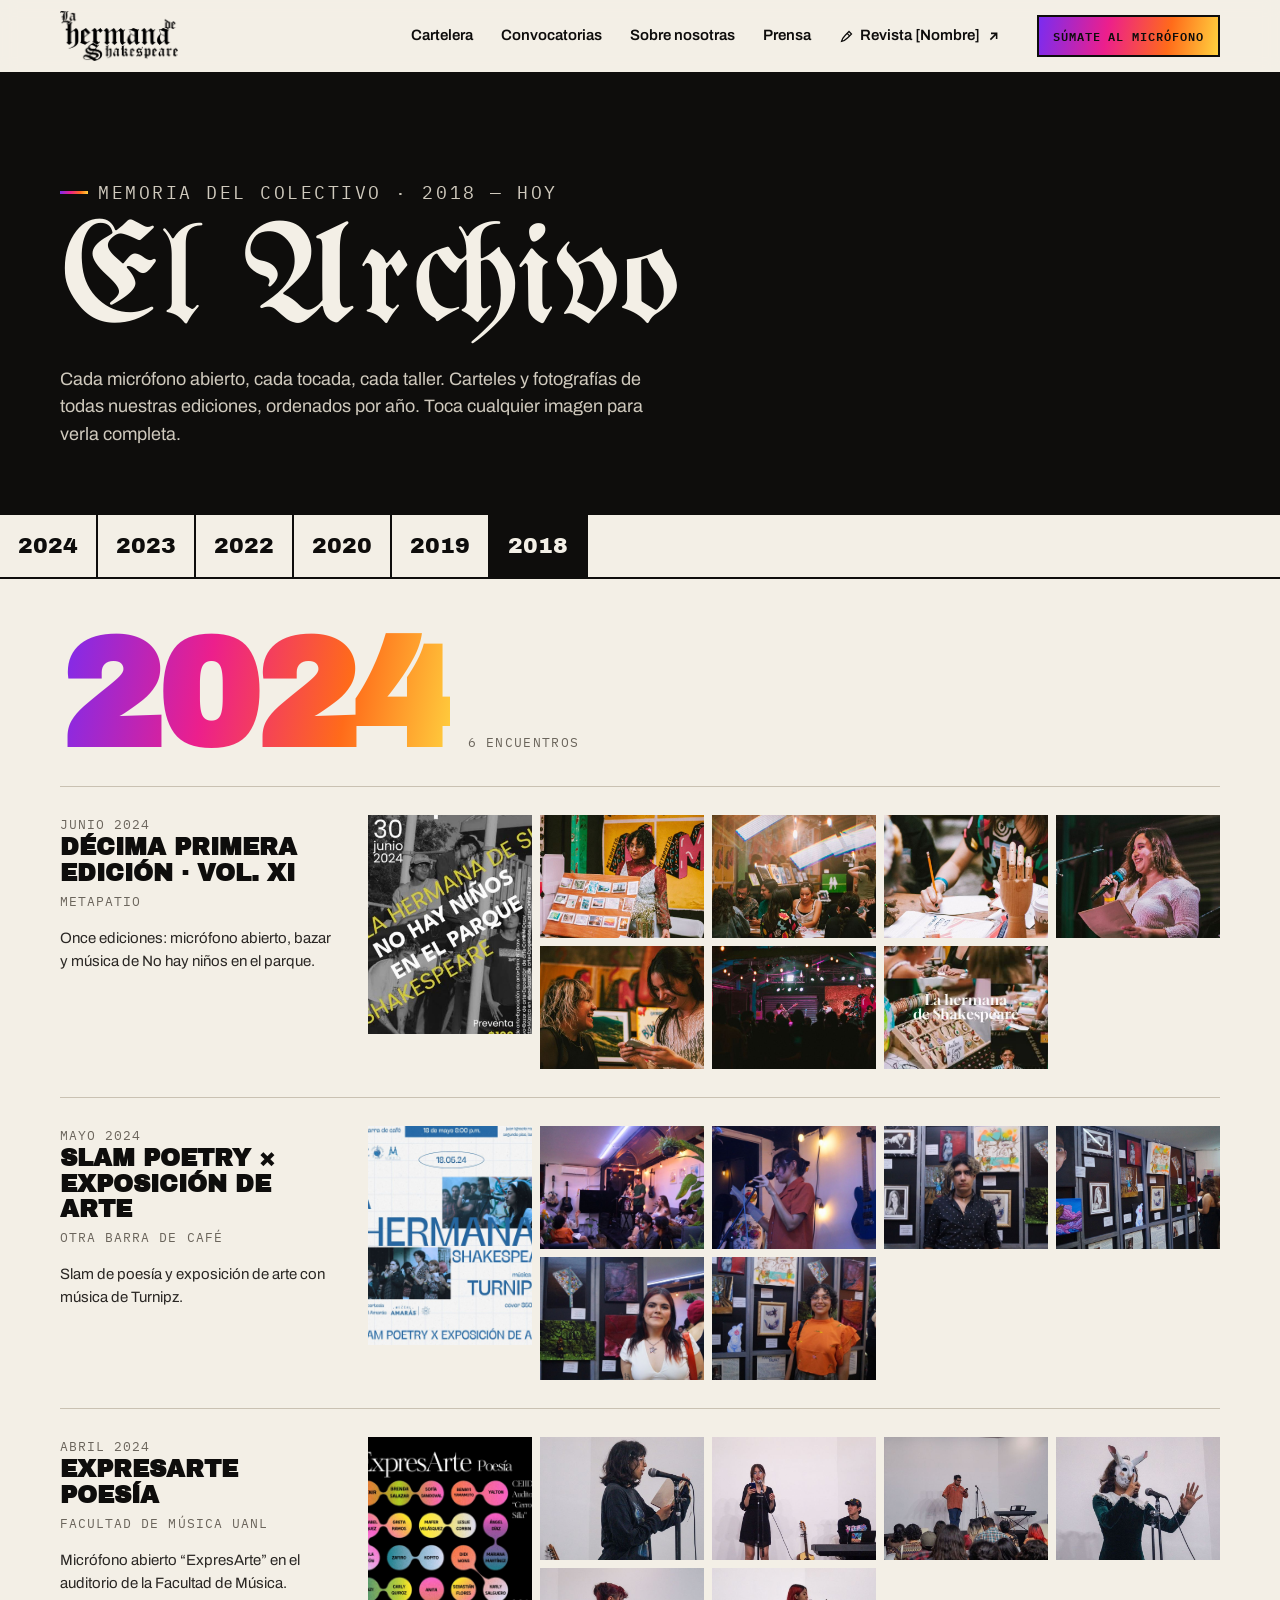
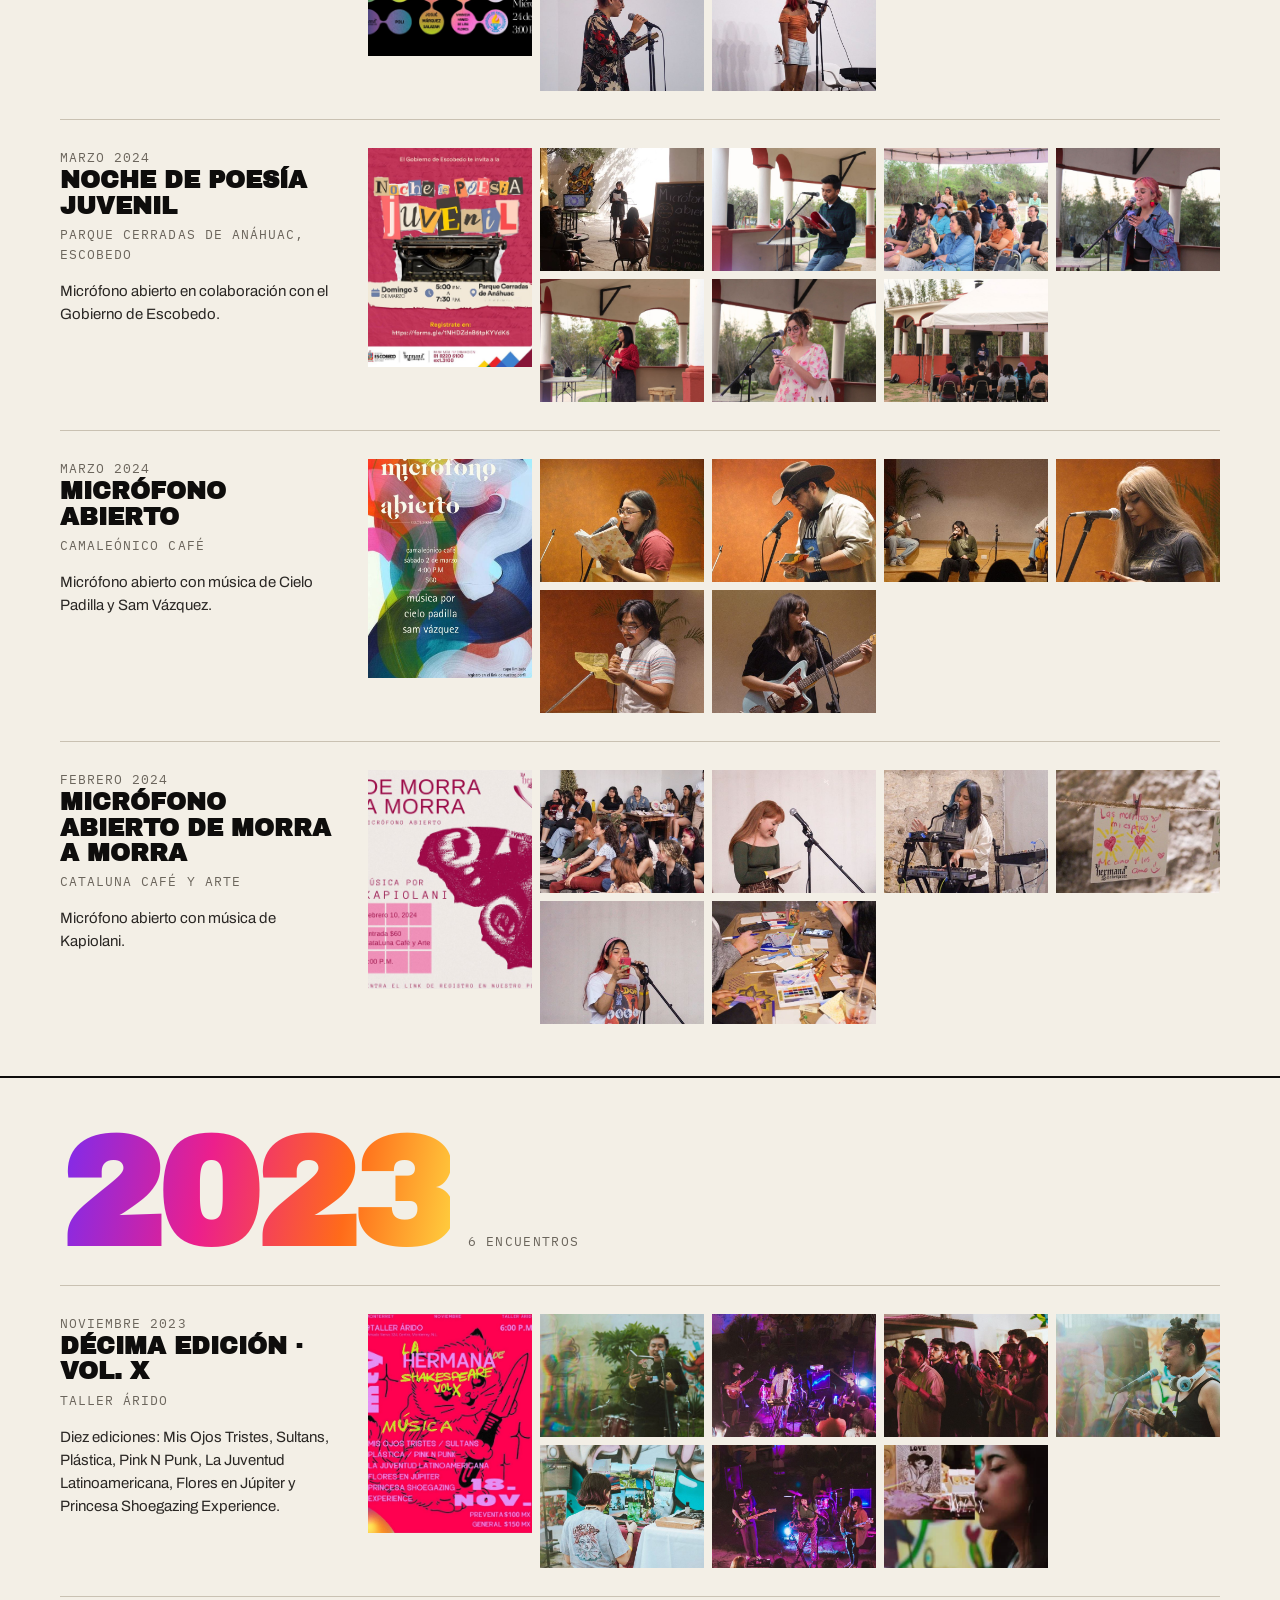
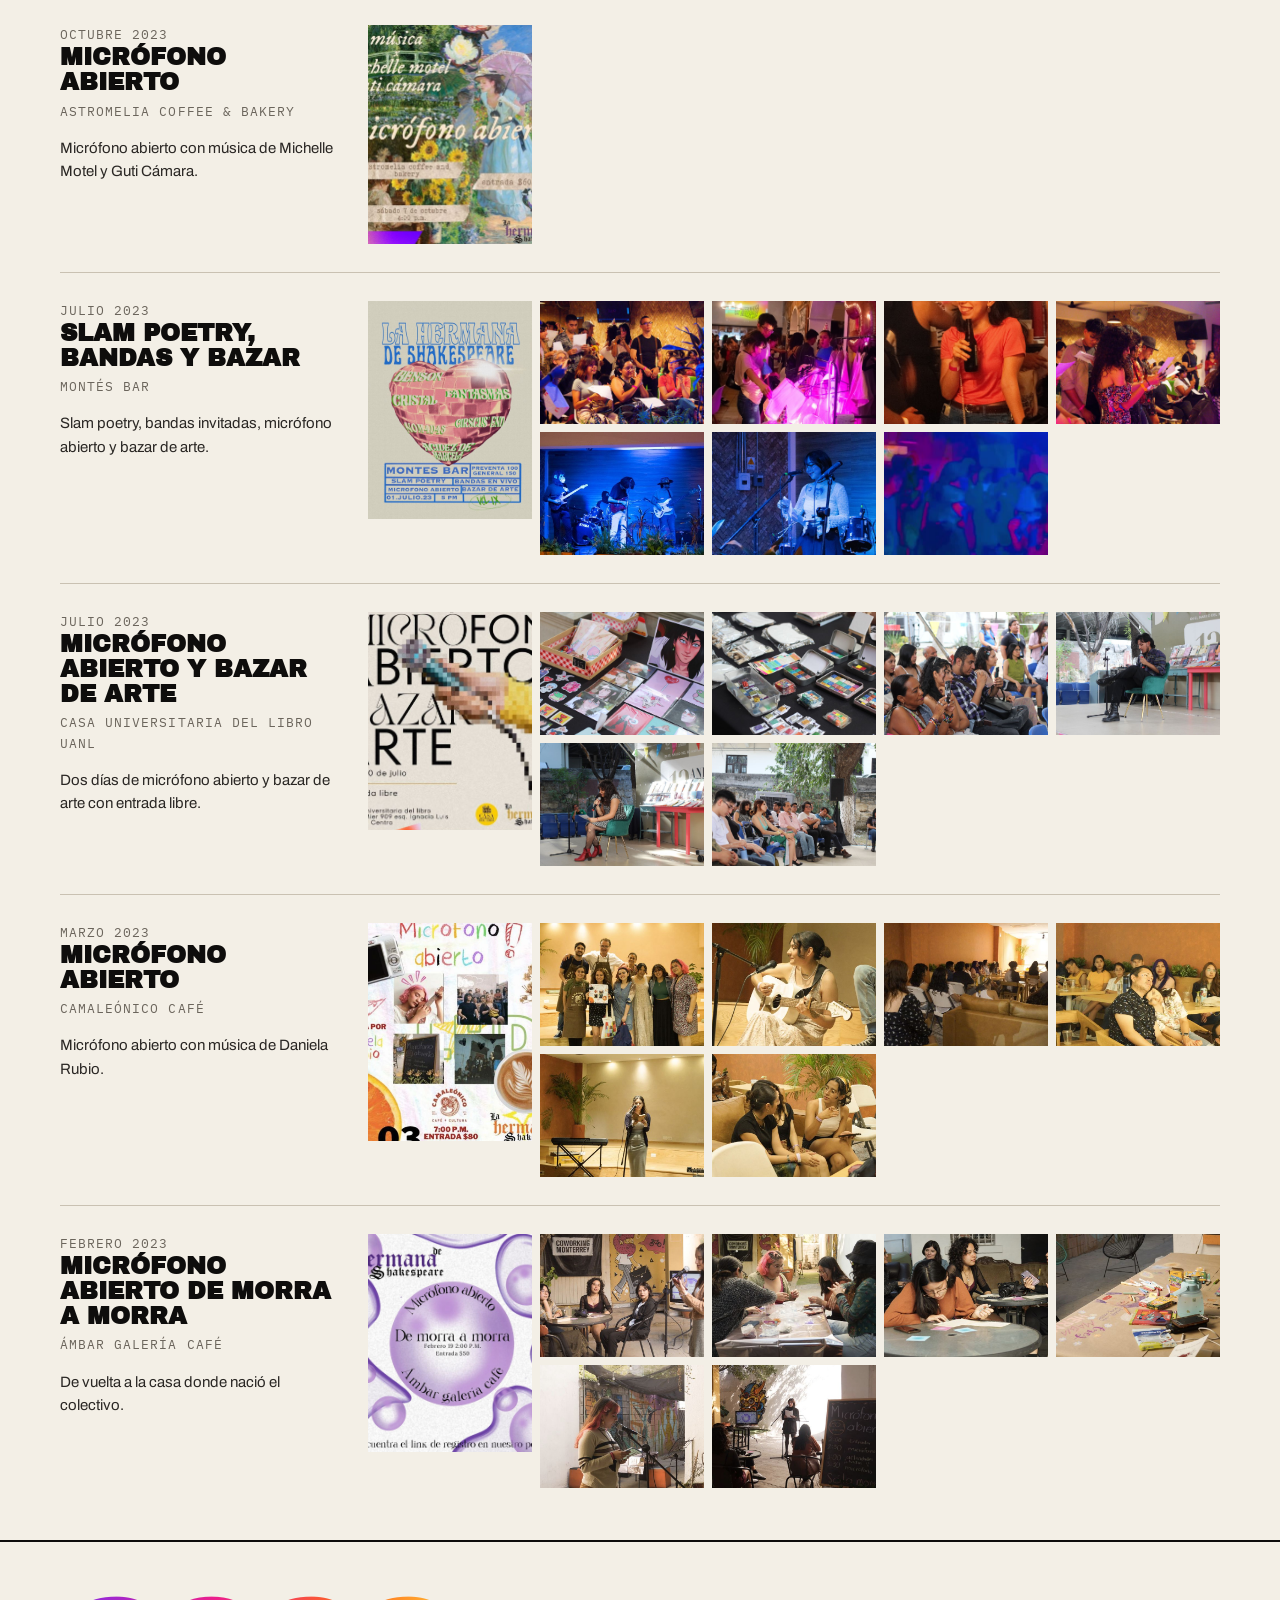
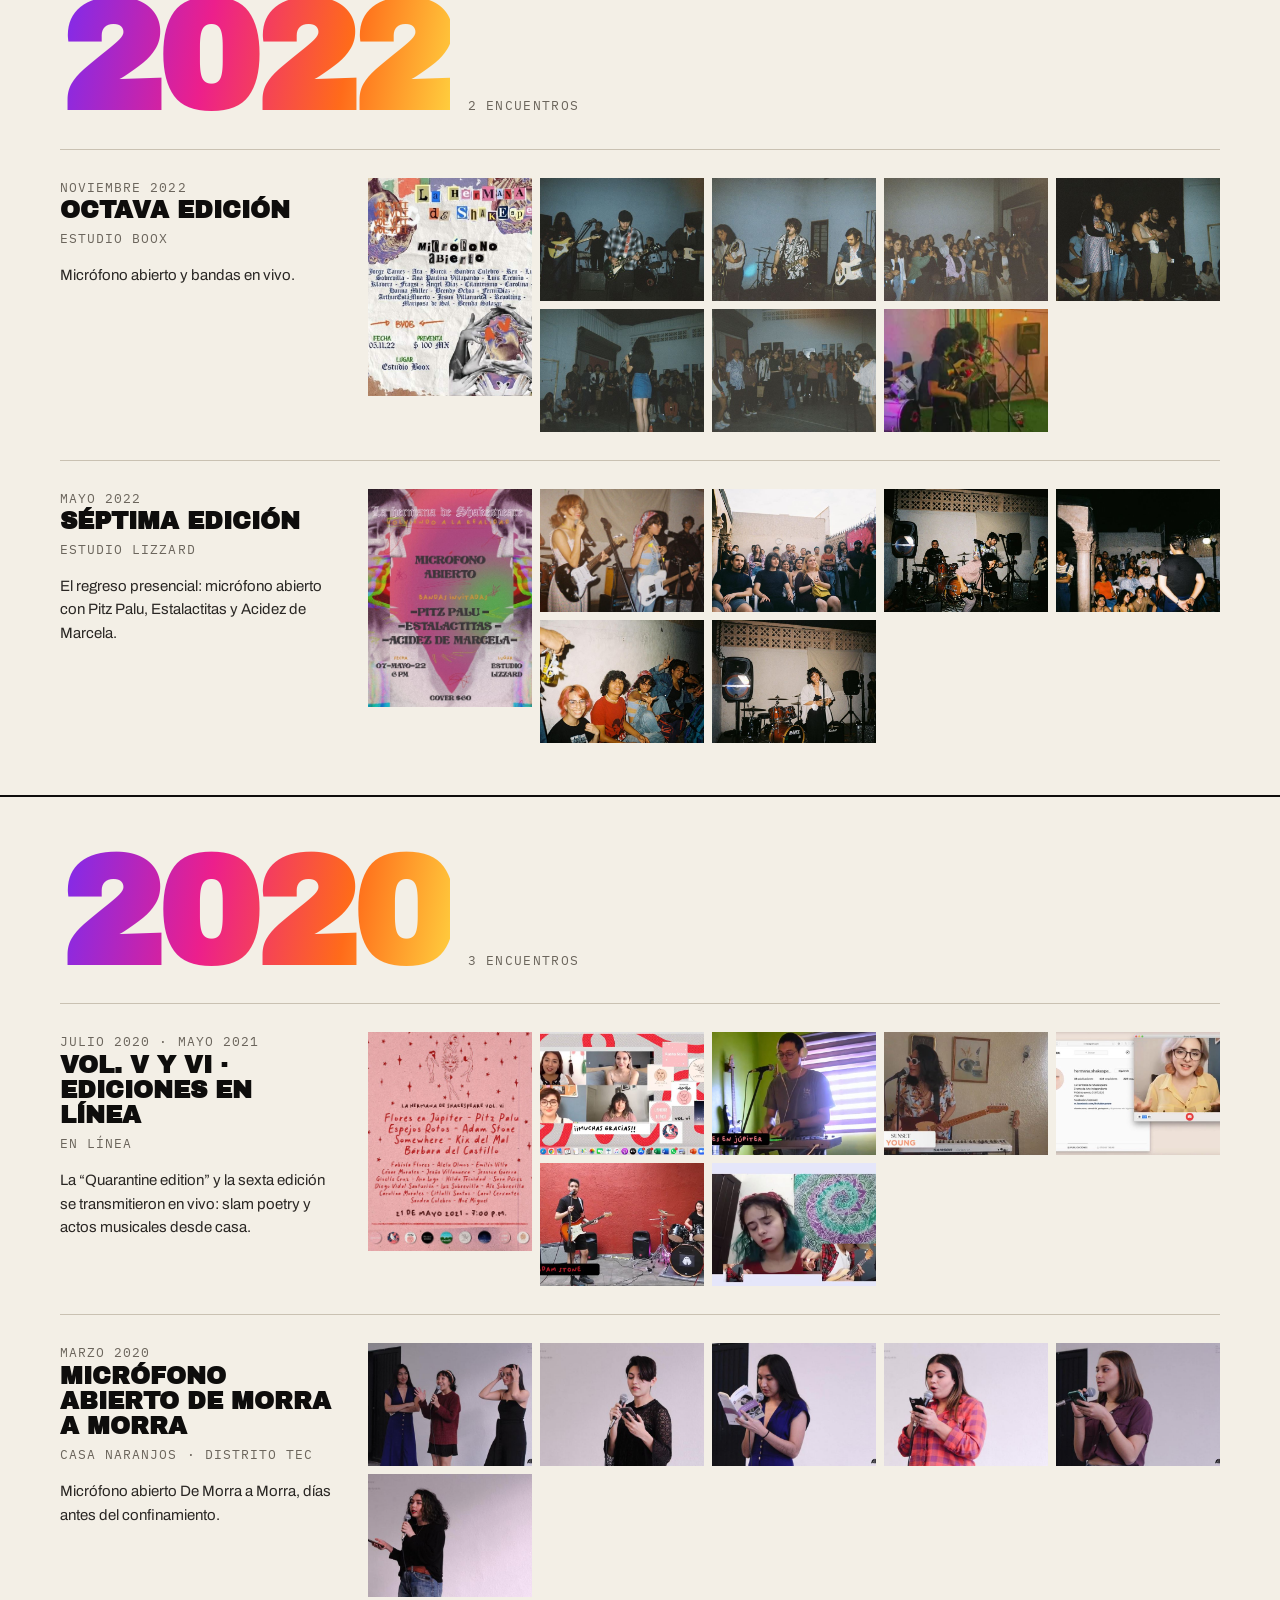
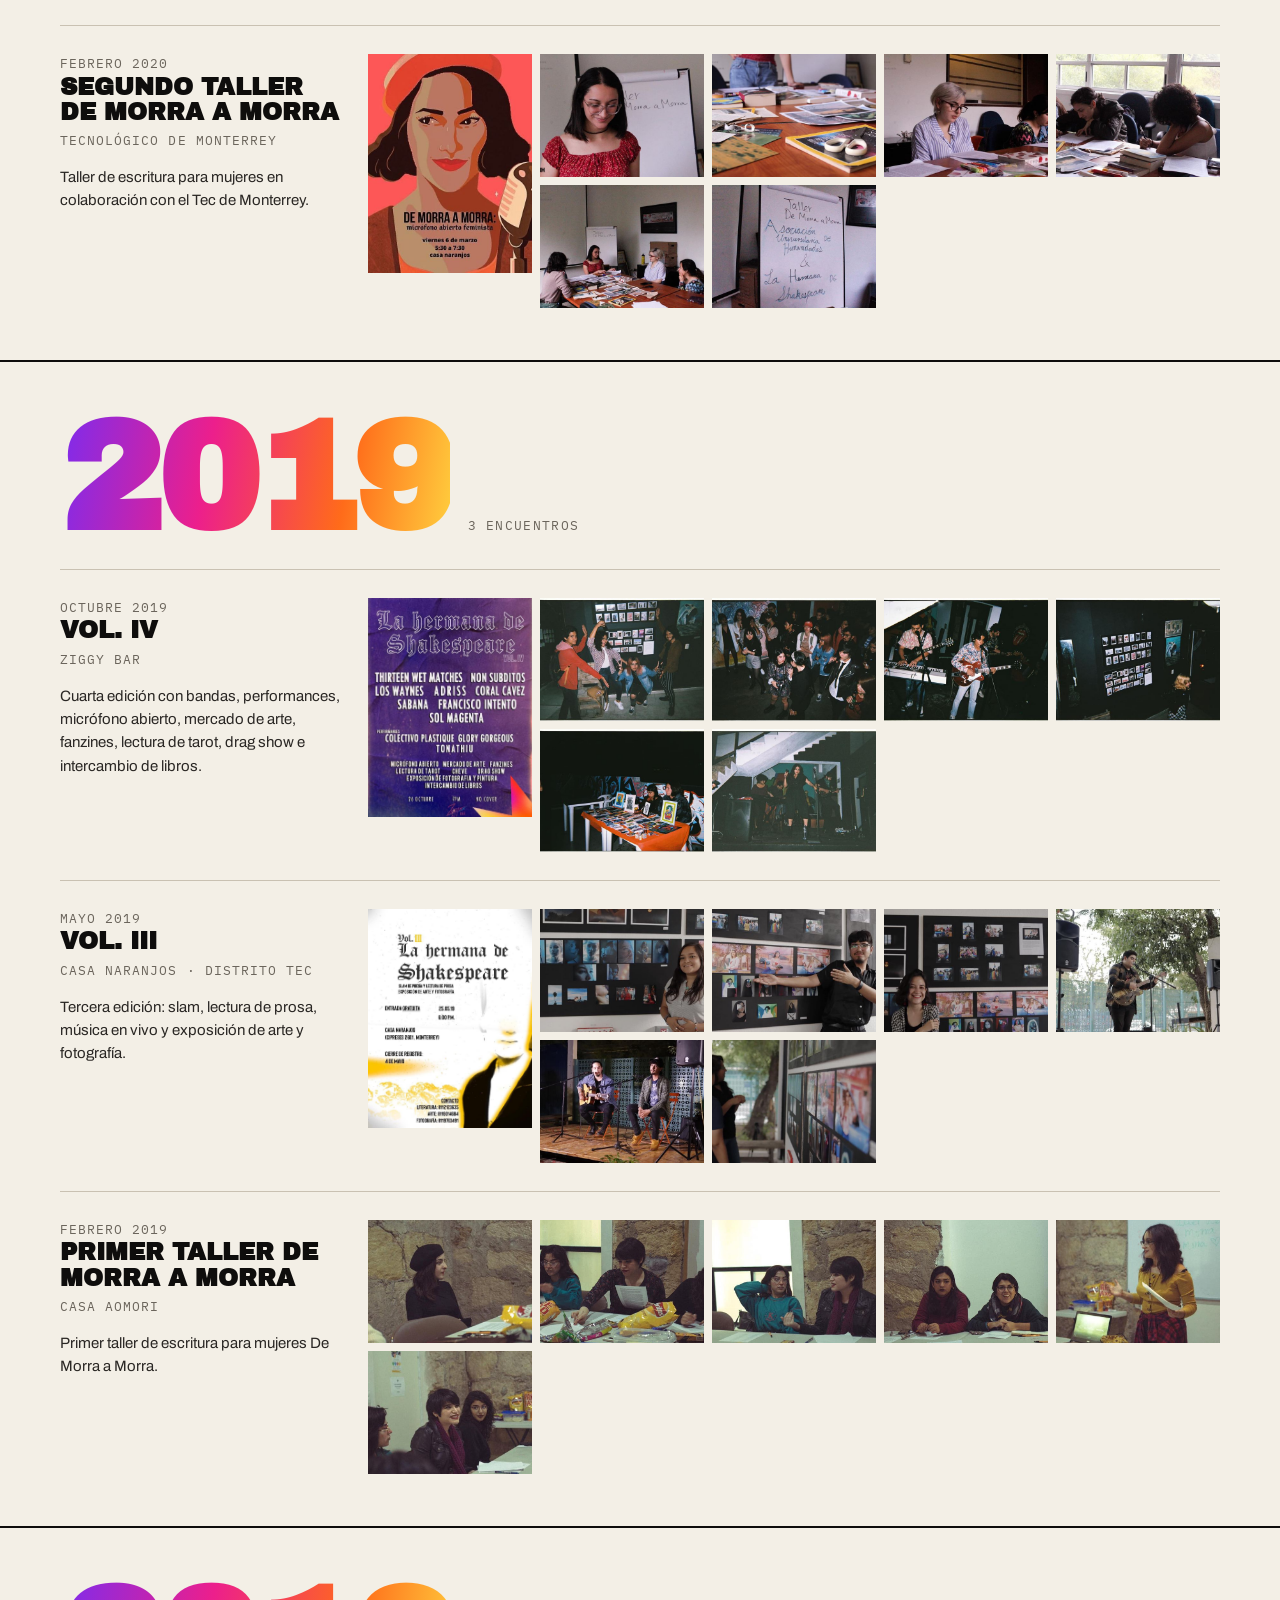
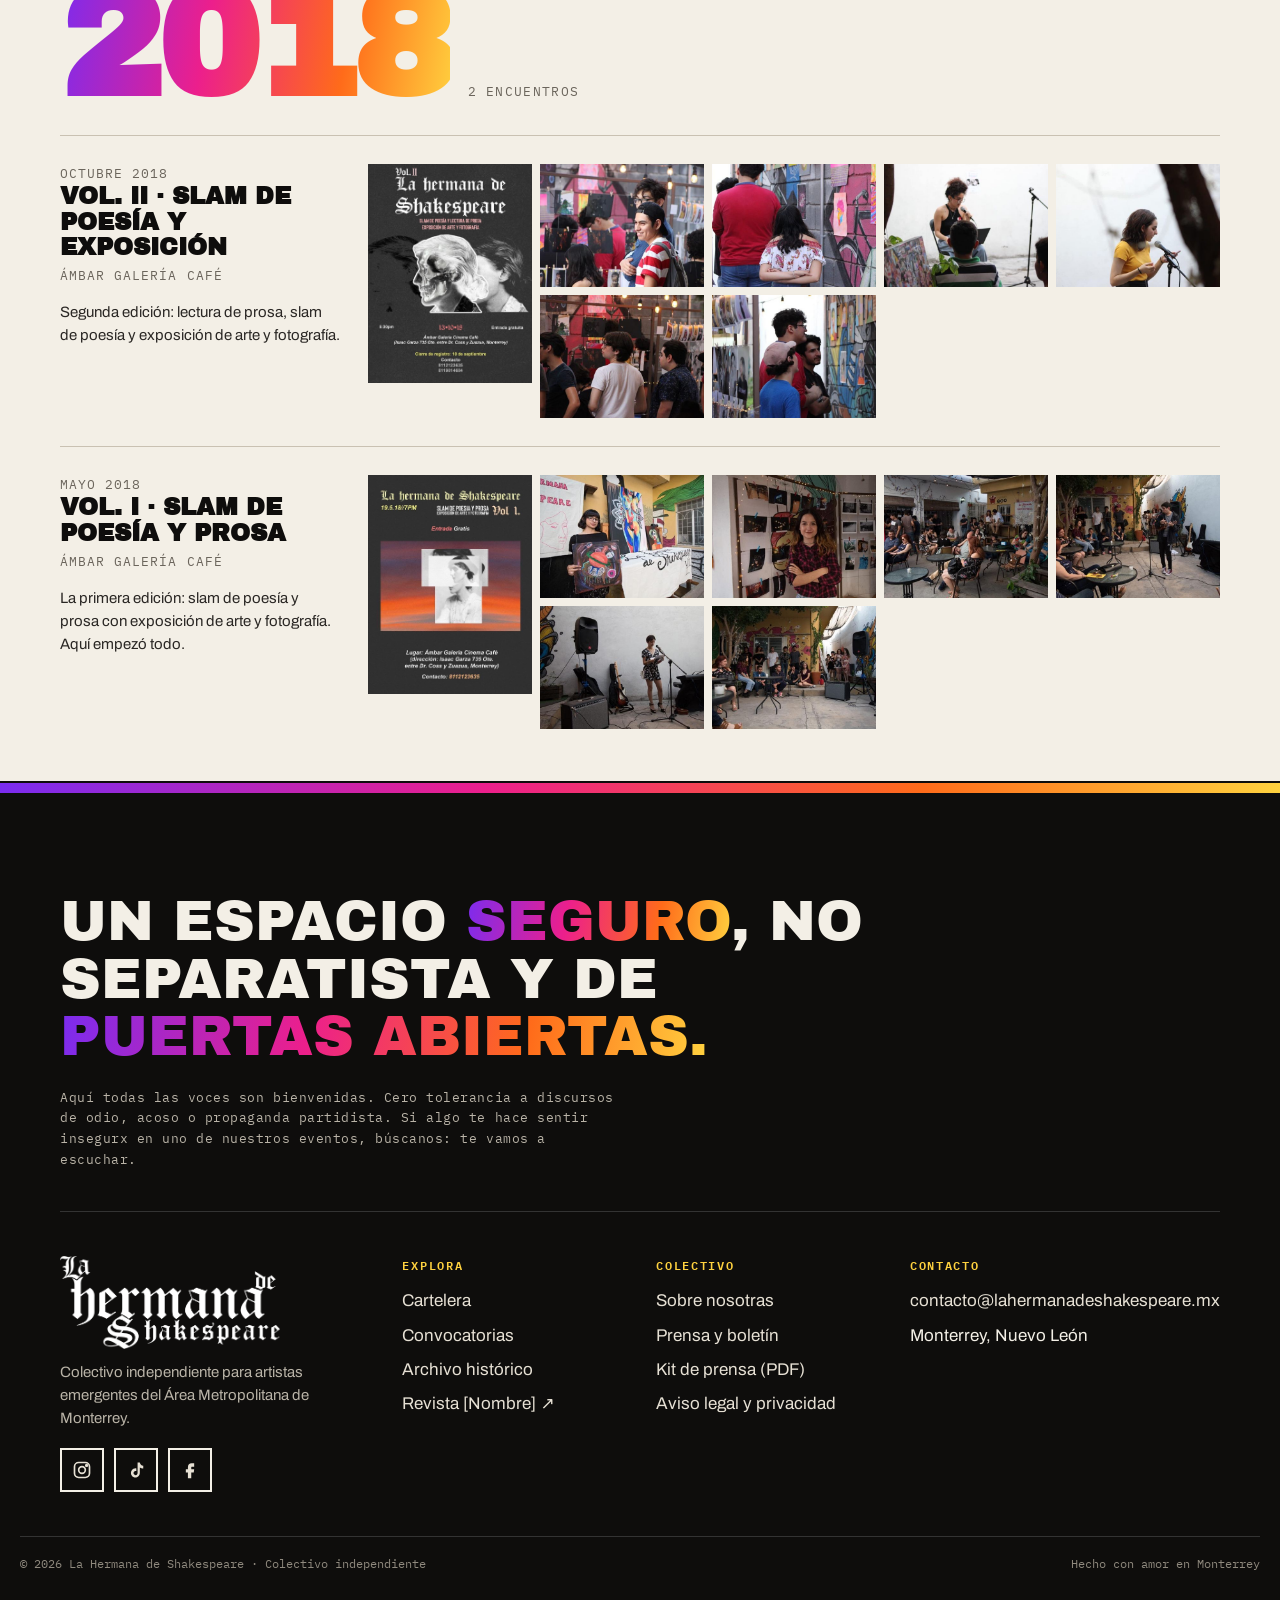
==== commit 626b9b4f: "Usa los logos oficiales en blanco y negro El header usa el logo negro y el hero y el footer el blanc" ====
--- a/archivo.html
+++ b/archivo.html
@@ -22,7 +22,7 @@
 <header class="site-header">
   <div class="wrap">
     <a class="logo" href="index.html" aria-label="La Hermana de Shakespeare, inicio">
-      <span class="goth">La Hermana de Shakespeare</span>
+      <img src="img/logo-lhds-negro.png" alt="La Hermana de Shakespeare" width="990" height="418">
       <small>Monterrey · N.L. · desde 2018</small>
     </a>
     <button class="menu-toggle" type="button" aria-controls="nav" aria-expanded="false">Menú</button>
@@ -65,7 +65,7 @@
     </div>
     <div class="footer-grid">
       <div>
-        <p class="footer-logo goth">La Hermana de Shakespeare</p>
+        <p class="footer-logo"><img src="img/logo-lhds-blanco.png" alt="La Hermana de Shakespeare" width="991" height="418"></p>
         <p class="about">Colectivo independiente para artistas emergentes del Área Metropolitana de Monterrey.</p>
         <div class="socials">
           <a href="#" data-social="instagram" aria-label="Instagram" target="_blank" rel="noopener"><svg viewBox="0 0 24 24" fill="none" stroke="currentColor" stroke-width="2"><rect x="3" y="3" width="18" height="18" rx="5"/><circle cx="12" cy="12" r="4"/><circle cx="17.5" cy="6.5" r="1" fill="currentColor"/></svg></a>
--- a/css/styles.css
+++ b/css/styles.css
@@ -517,3 +517,17 @@
 @media (max-width: 1240px) { .header-cta { display: none; } .nav .nav-cta { display: block; } .nav .nav-cta a { padding: 10px 14px; } }
 @media (max-width: 900px) { .nav .nav-cta a { padding: 14px; } }
 .post blockquote::before { content: "“"; font-family: "Fraunces", Georgia, serif; font-style: normal; font-size: 72px; top: -22px; }
+
+/* Logos oficiales (PNG blanco / negro) */
+.logo { flex-direction: row; align-items: center; gap: 14px; }
+.logo img { height: 50px; width: auto; }
+.logo small { line-height: 1.3; max-width: 9em; border-left: 2px solid var(--ink); padding-left: 12px; }
+.hero-logo img { width: min(640px, 82vw); height: auto; margin-left: -1.5%; }
+.footer-logo img { width: 220px; height: auto; }
+@media (max-width: 520px) {
+  .logo img { height: 38px; }
+  .logo small { display: none; }
+}
+.logo small { max-width: none; white-space: nowrap; }
+@media (max-width: 1180px) { .logo small { display: none; } }
+.logo small { display: none; }
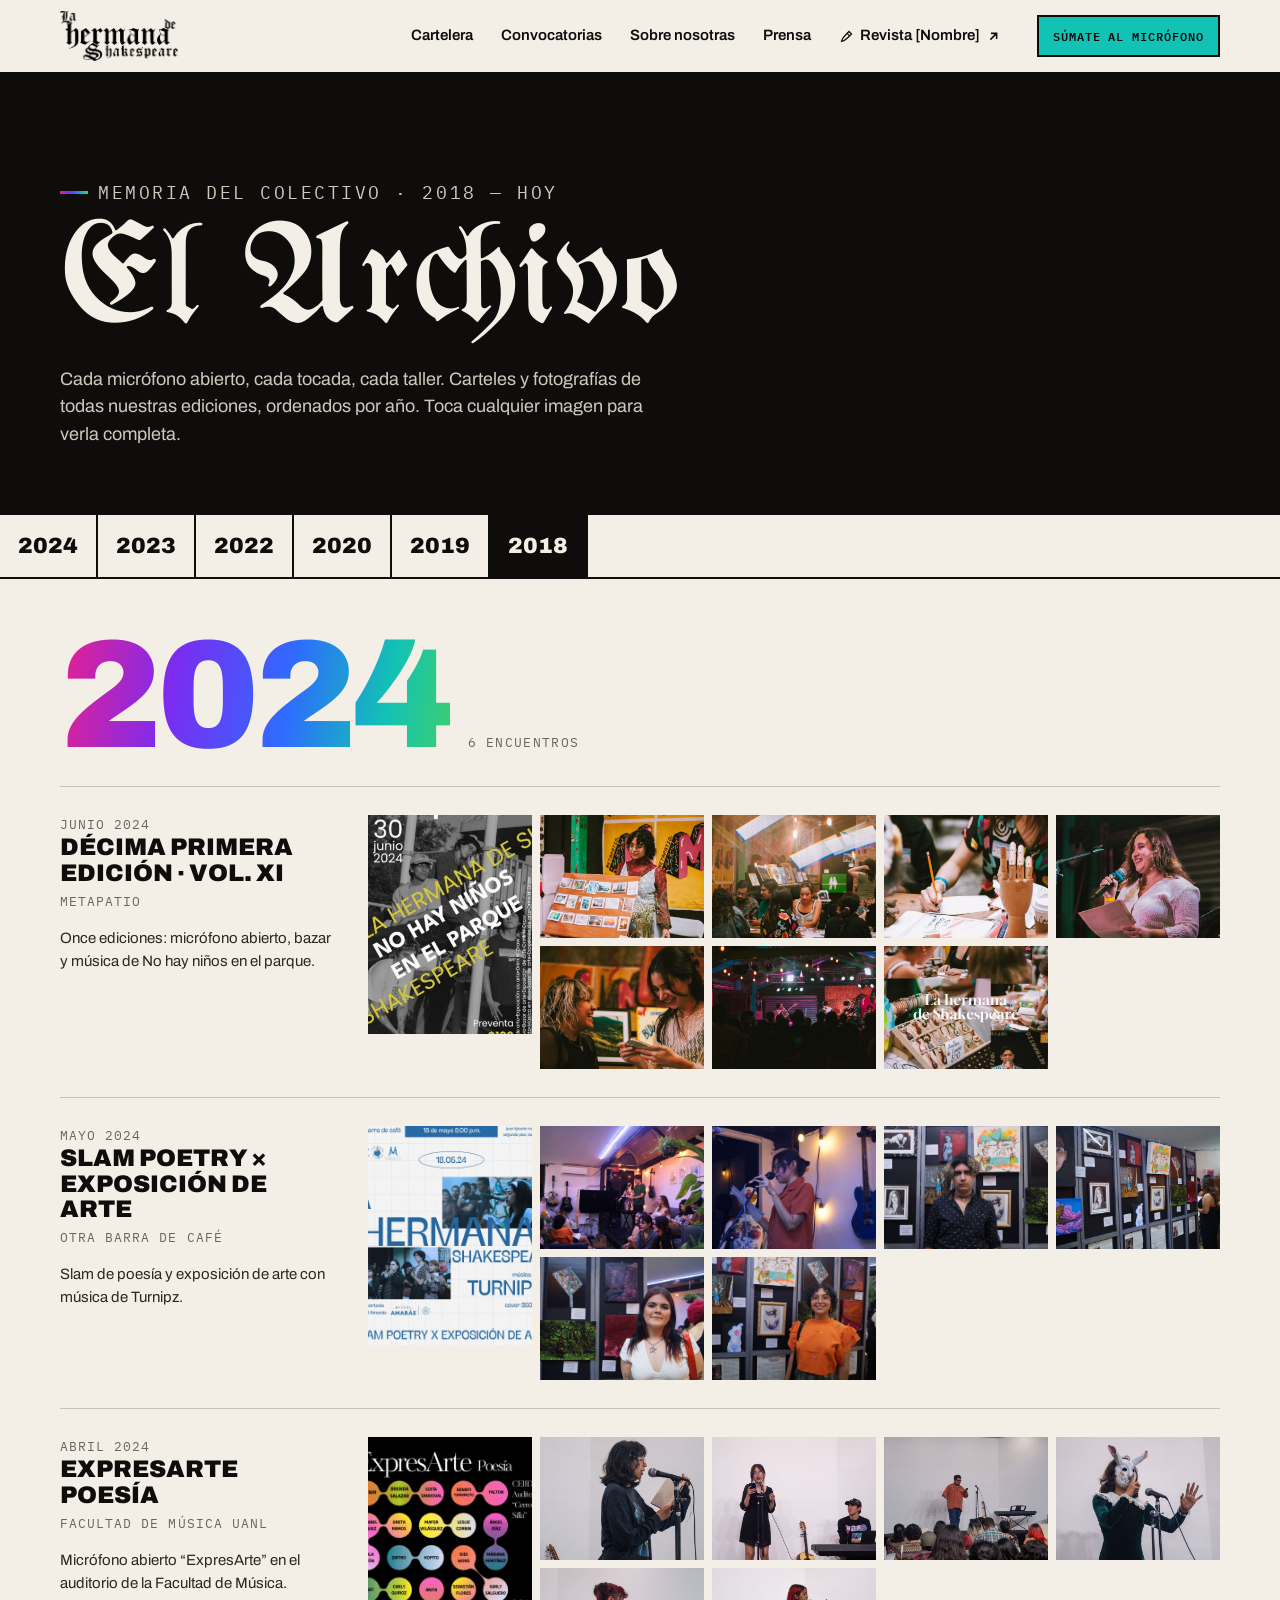
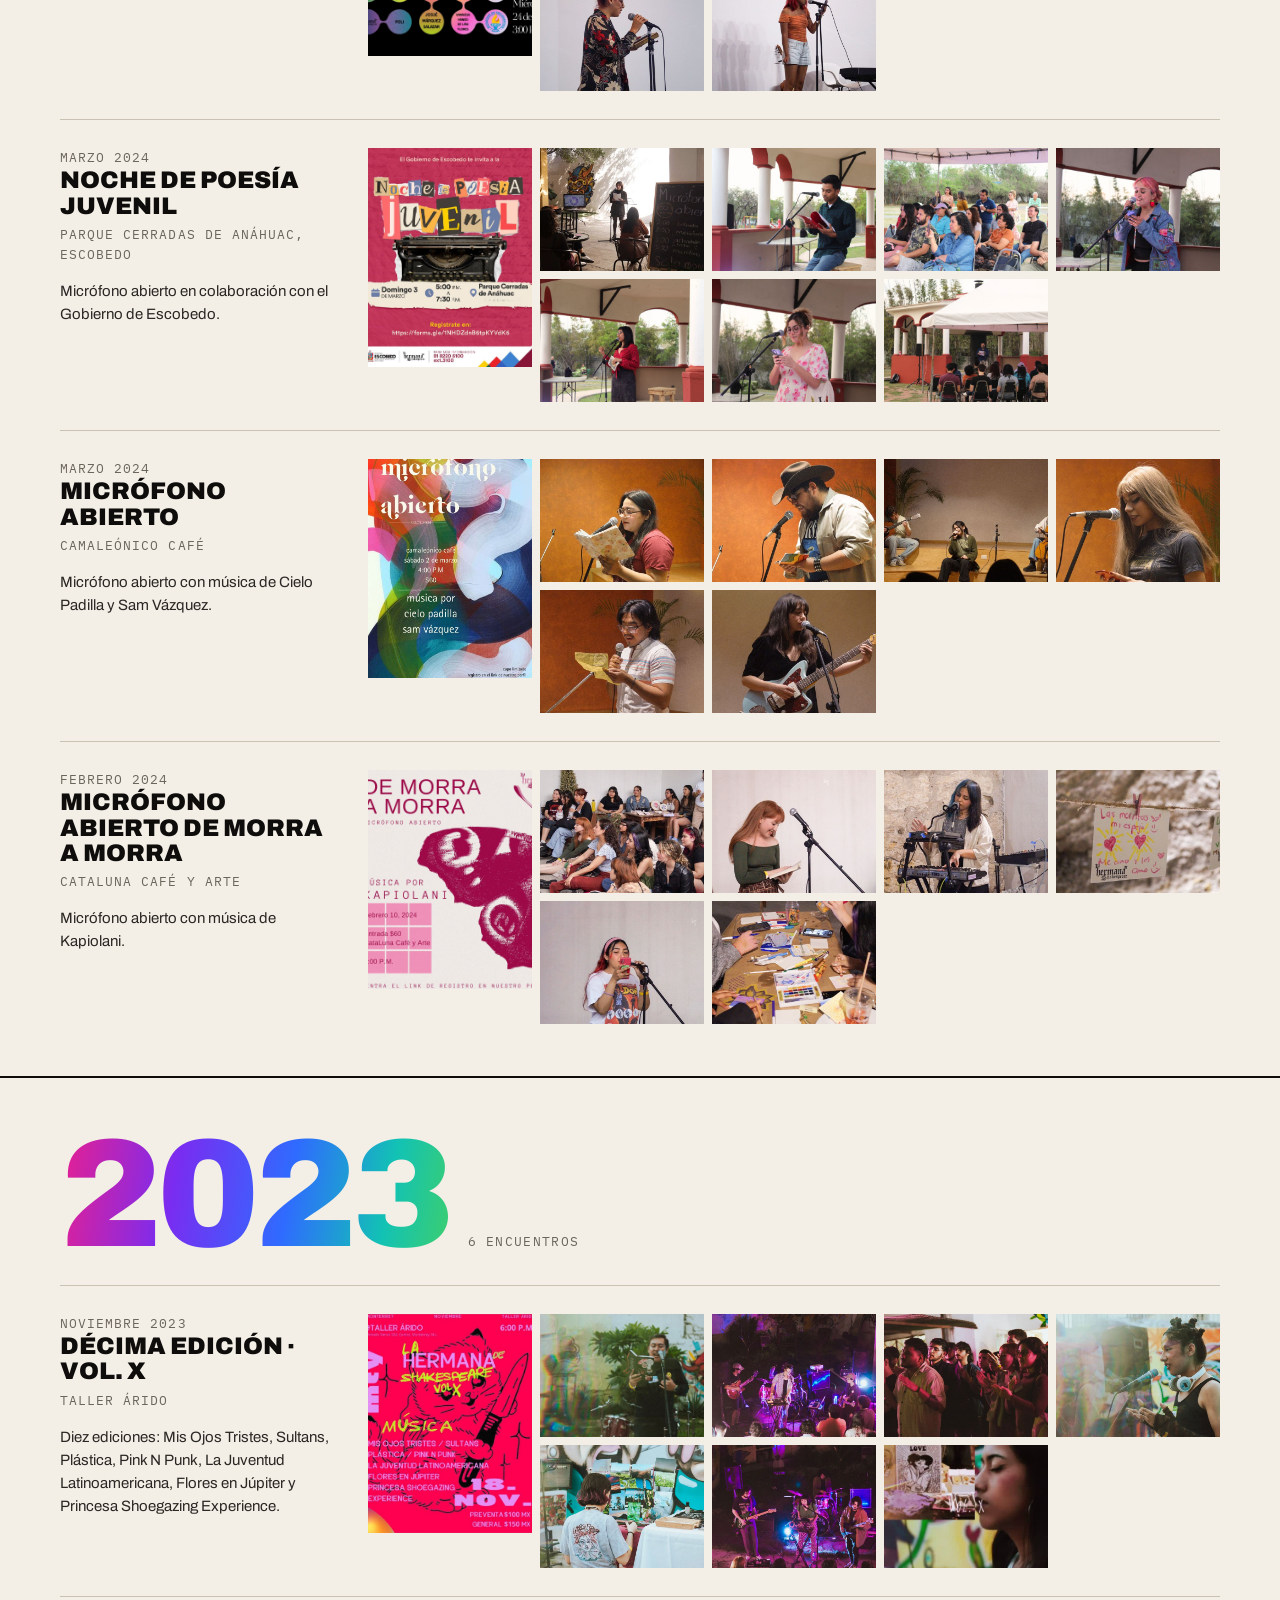
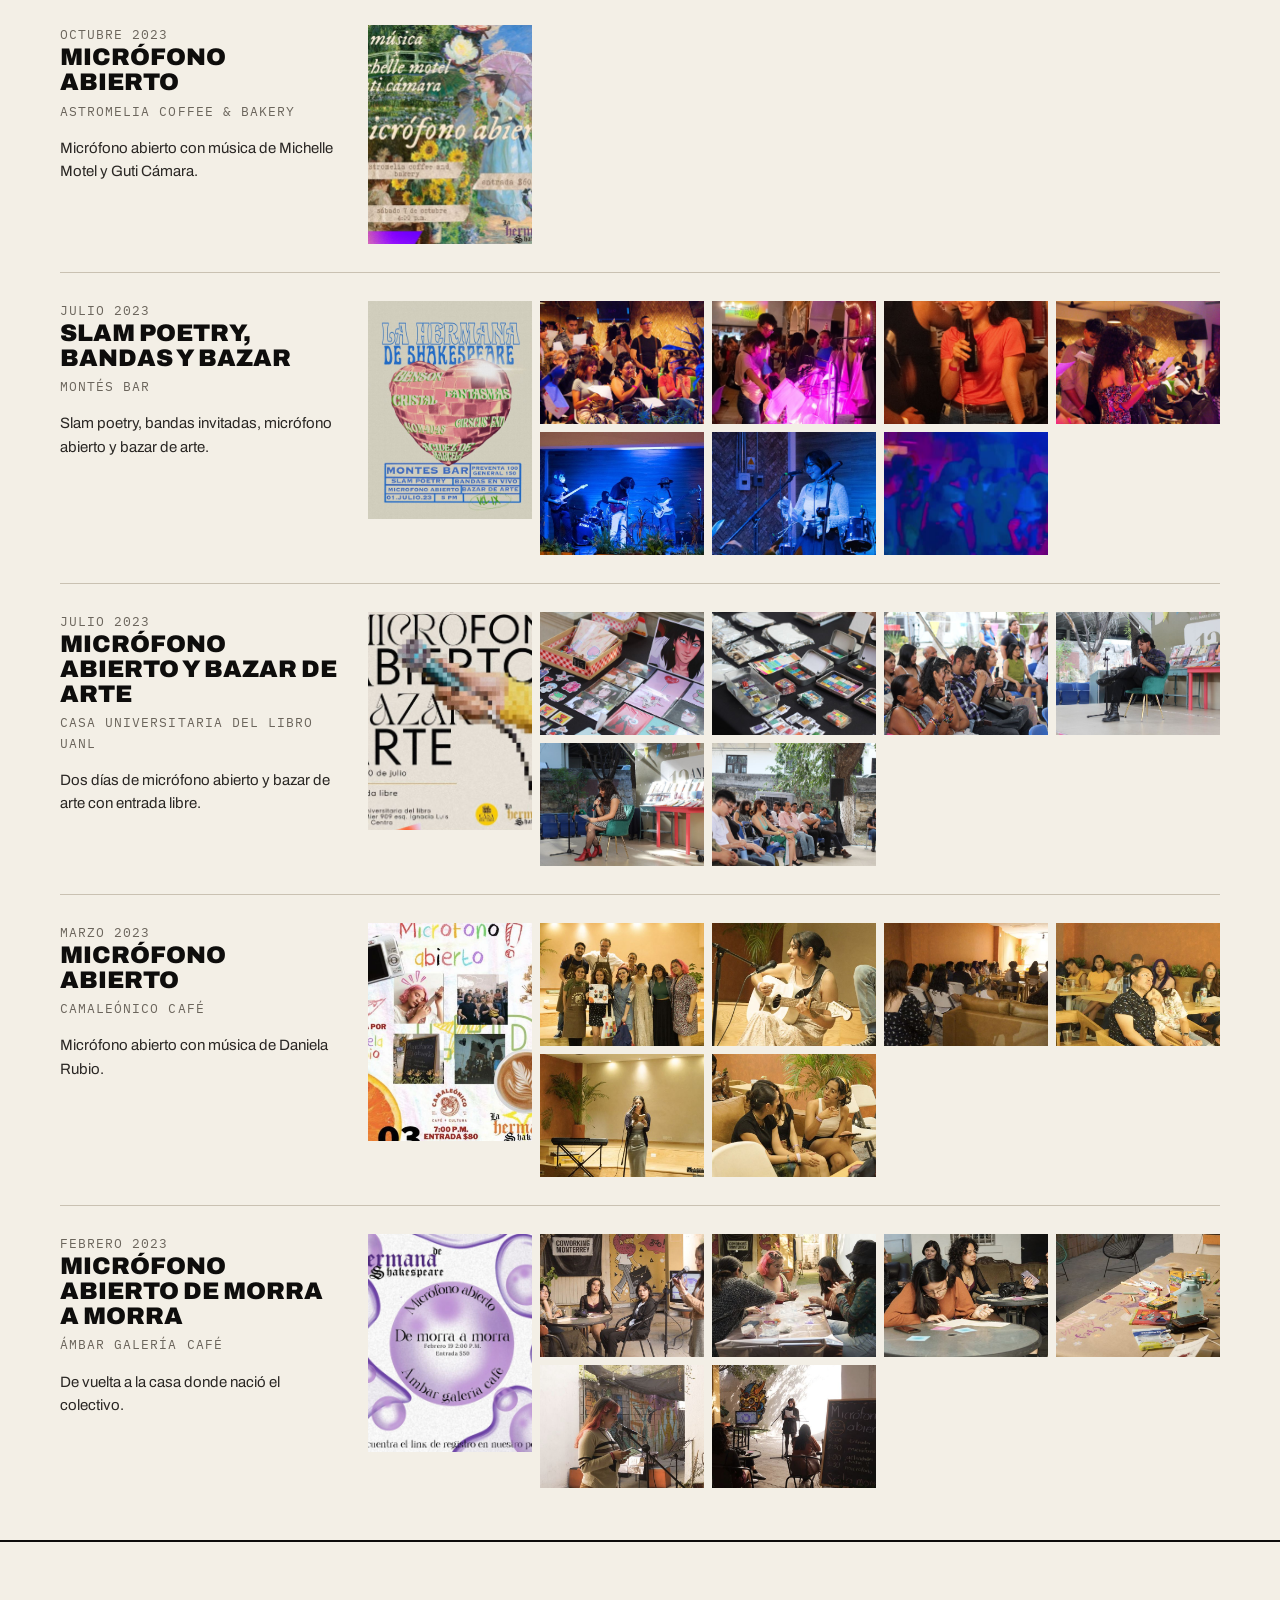
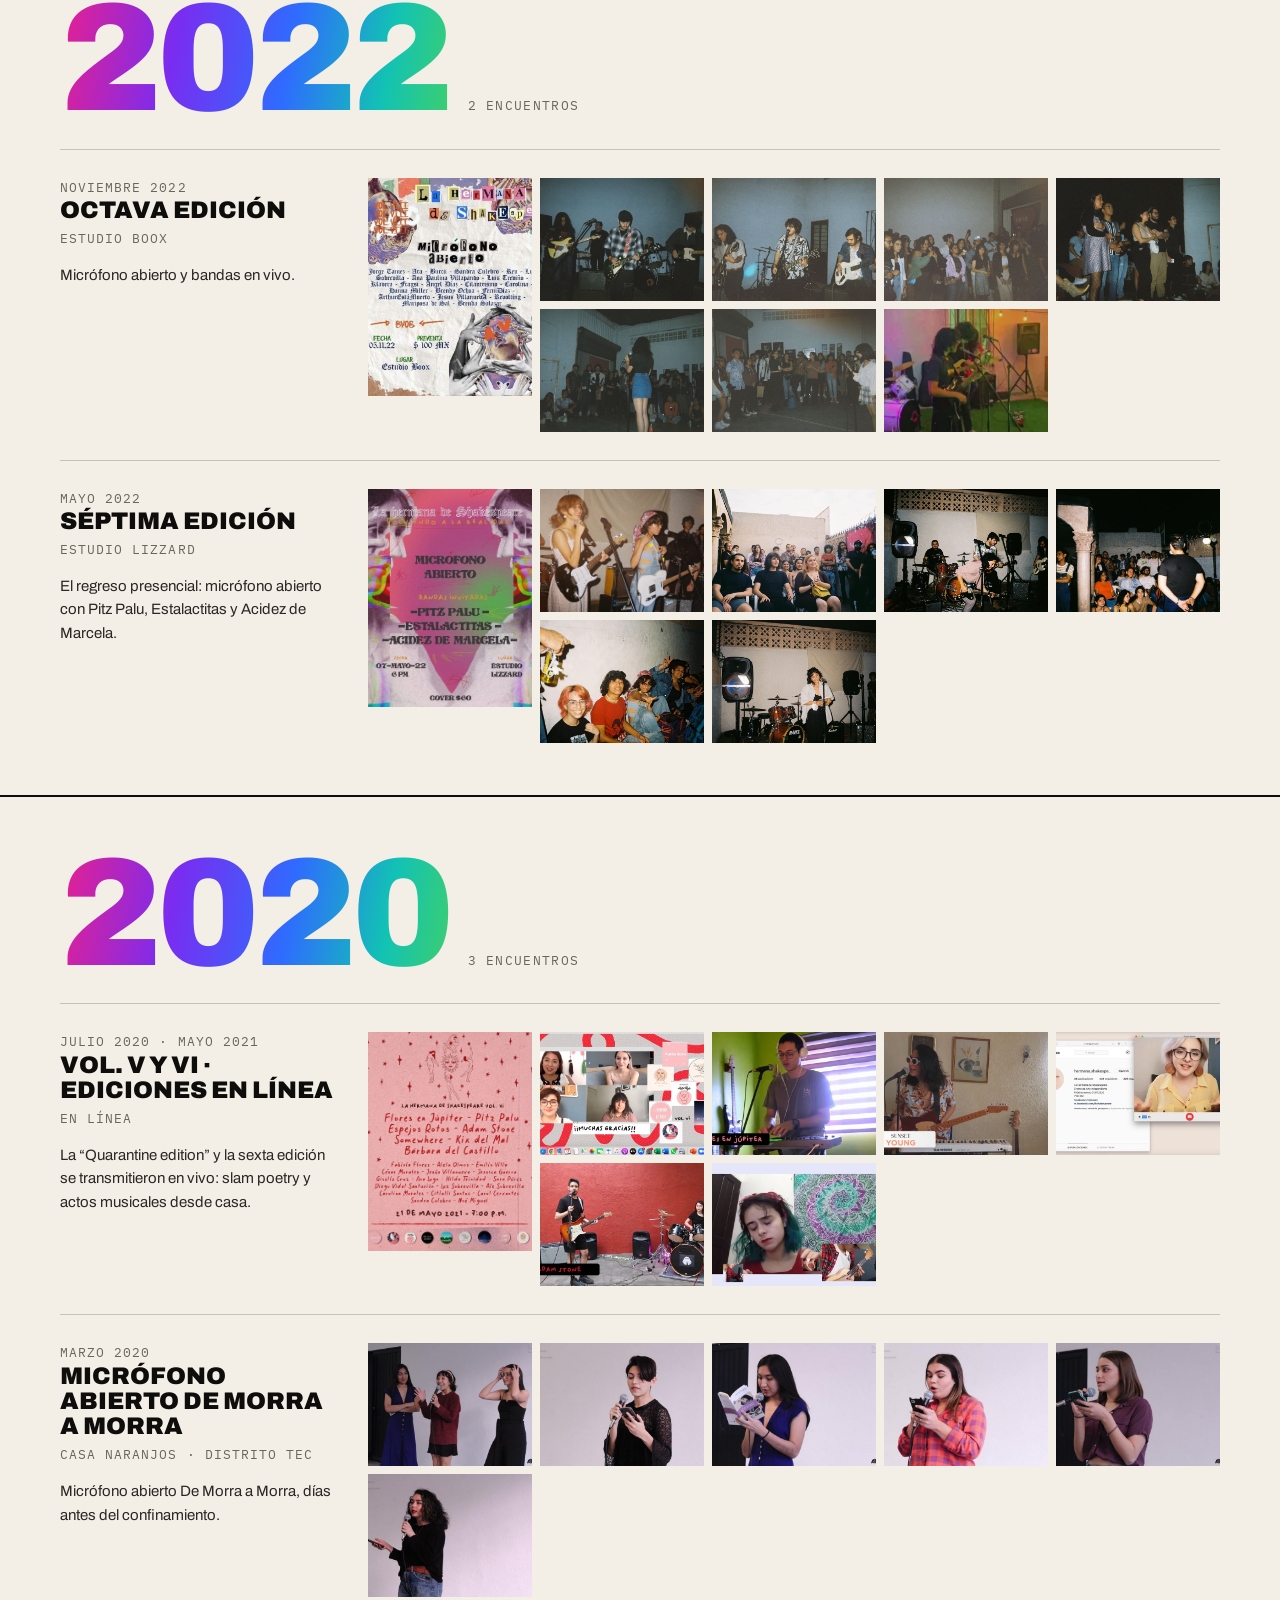
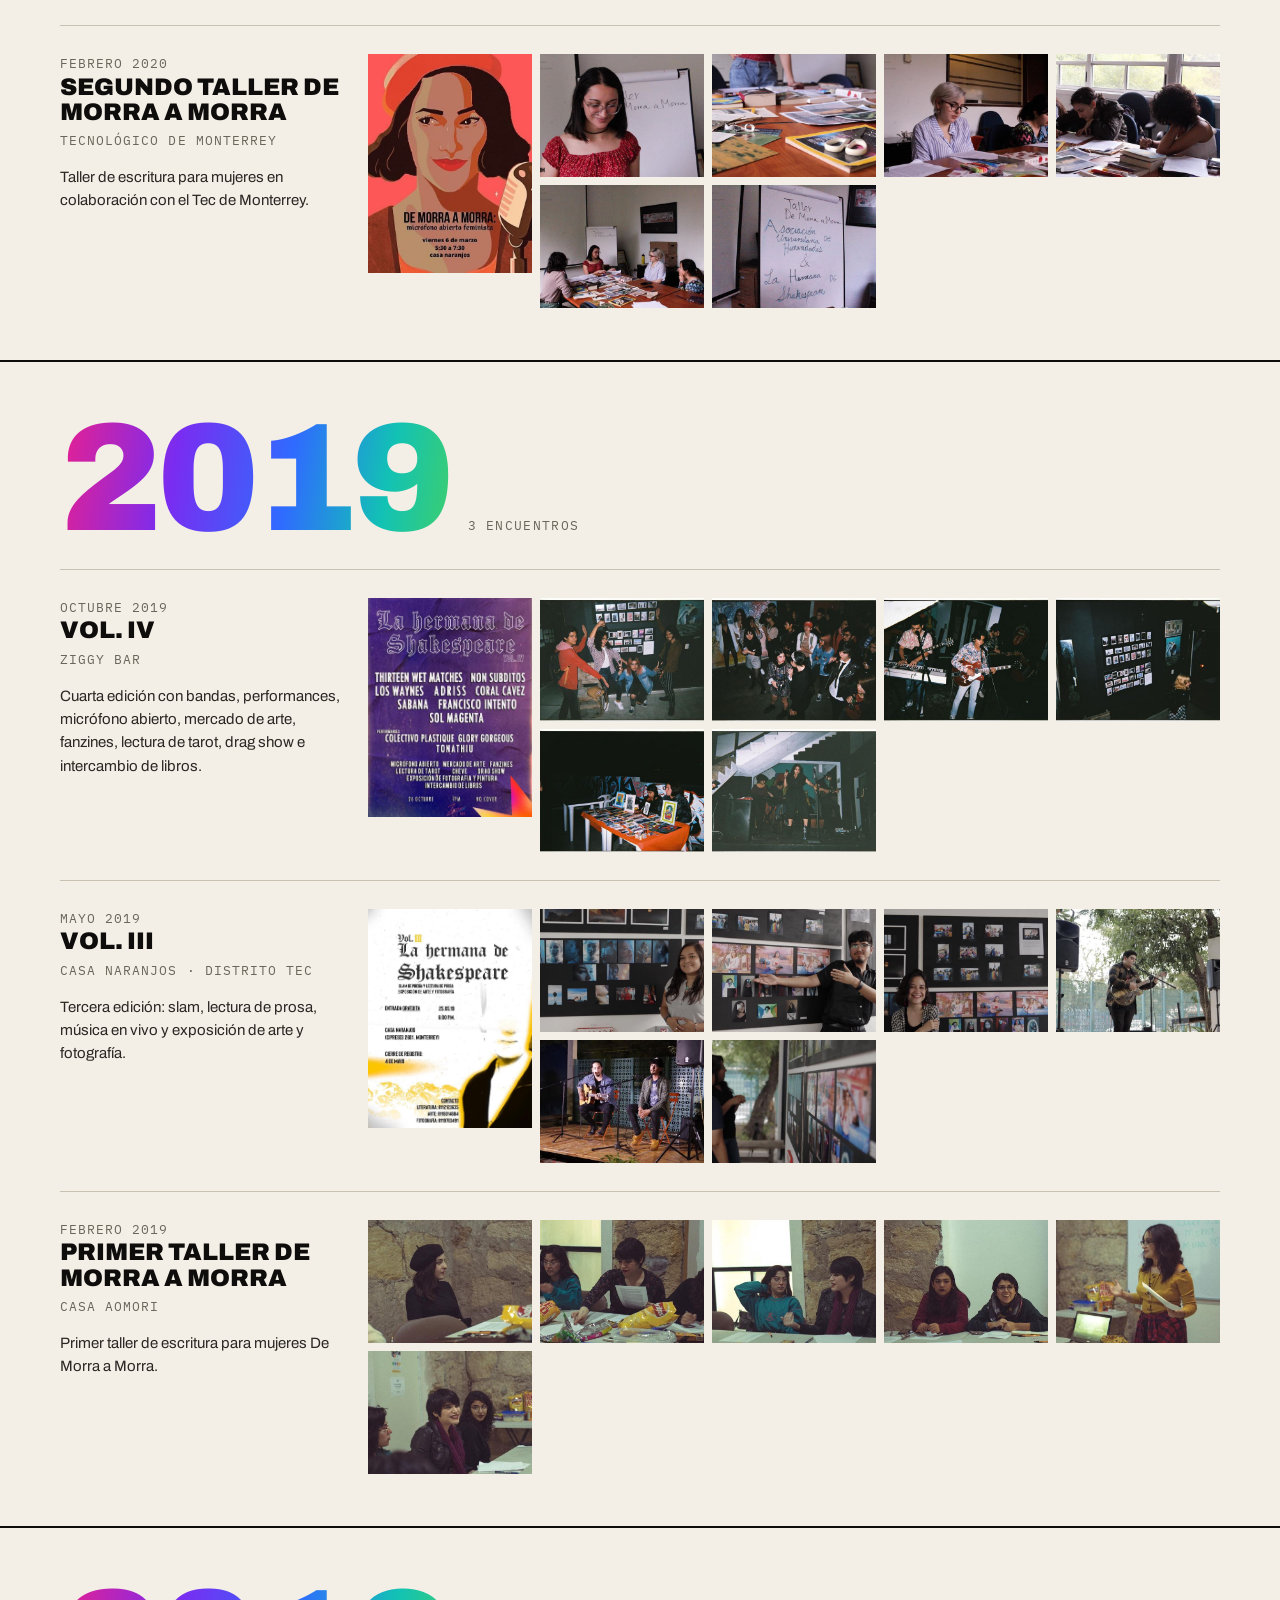
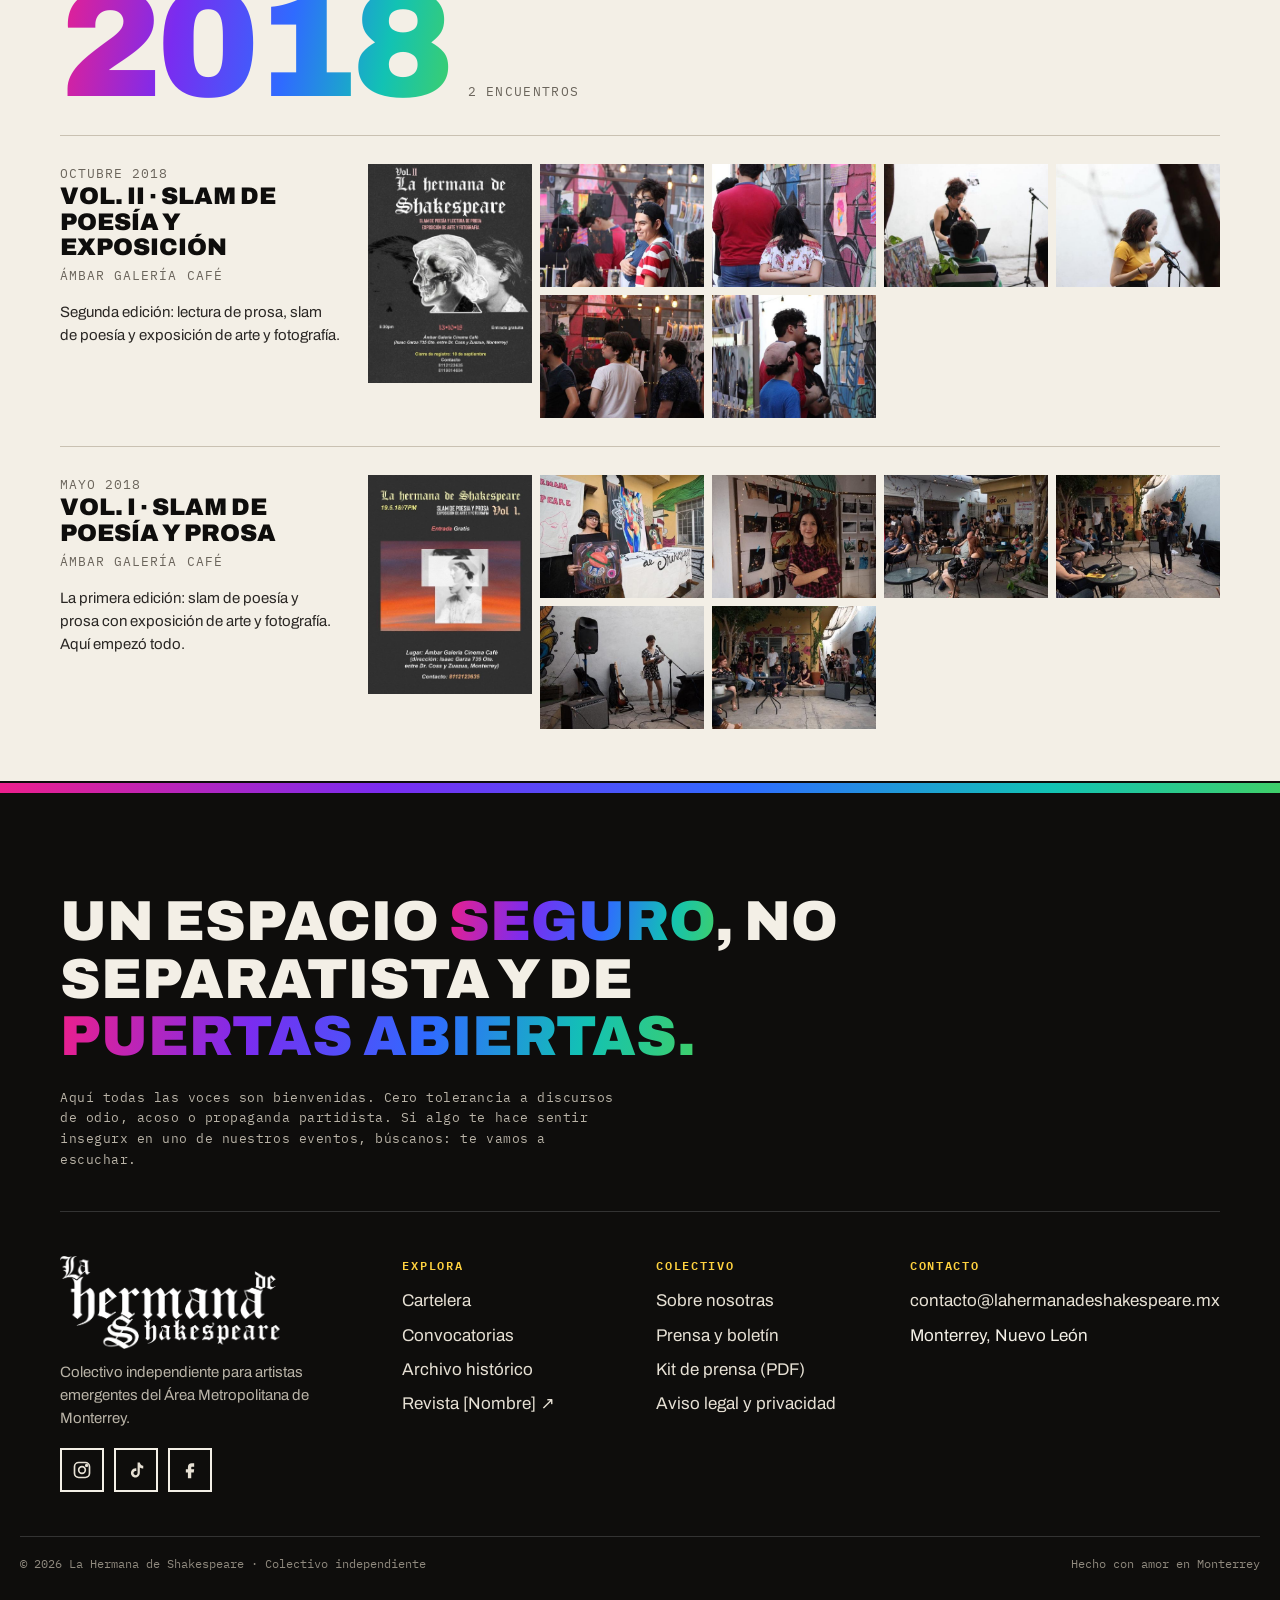
==== commit 7d2ed80b: "Portada con logo más grande y solo tres tipografías Co-Authored-By: Claude Opus 5.5 <noreply@anthrop" ====
--- a/archivo.html
+++ b/archivo.html
@@ -12,7 +12,7 @@
   <link rel="icon" href="img/favicon.svg" type="image/svg+xml">
   <link rel="preconnect" href="https://fonts.googleapis.com">
   <link rel="preconnect" href="https://fonts.gstatic.com" crossorigin>
-  <link href="https://fonts.googleapis.com/css2?family=Archivo:wght@400;600;700&family=Archivo+Black&family=Fraunces:ital,wght@1,400&family=IBM+Plex+Mono:wght@400;600;700&family=UnifrakturMaguntia&display=swap" rel="stylesheet">
+  <link href="https://fonts.googleapis.com/css2?family=Archivo:ital,wght@0,400;0,600;0,700;0,900;1,400&family=IBM+Plex+Mono:wght@400;600;700&family=UnifrakturMaguntia&display=swap" rel="stylesheet">
   <link rel="stylesheet" href="css/styles.css">
 </head>
 <body>
--- a/css/styles.css
+++ b/css/styles.css
@@ -12,10 +12,13 @@
   --violet: #7a2cf0;
   --pink: #ec1f8c;
   --orange: #ff6b1a;
-  --yellow: #ffd23f;
-  --grad: linear-gradient(100deg, var(--violet) 0%, var(--pink) 38%, var(--orange) 72%, var(--yellow) 100%);
+  --blue: #2f6bff;
+  --teal: #12c2b4;
+  --green: #3fcf6a;
+  --yellow: #ffd23f; /* solo en acentos sólidos, nunca en degradados */
+  --grad: linear-gradient(100deg, var(--pink) 0%, var(--violet) 30%, var(--blue) 58%, var(--teal) 82%, var(--green) 100%);
   --font-goth: "UnifrakturMaguntia", "Old English Text MT", serif;
-  --font-display: "Archivo Black", "Archivo", system-ui, sans-serif;
+  --font-display: "Archivo", system-ui, sans-serif; /* en peso 900 */
   --font-body: "Archivo", system-ui, -apple-system, "Segoe UI", sans-serif;
   --font-mono: "IBM Plex Mono", ui-monospace, monospace;
   --header-h: 72px;
@@ -55,7 +58,7 @@
 }
 .kicker::before { content: ""; width: 28px; height: 3px; background: var(--grad); }
 .section-title {
-  font-family: var(--font-display);
+  font-family: var(--font-display); font-weight: 900;
   font-size: clamp(38px, 6.5vw, 84px);
   line-height: .92;
   letter-spacing: -.02em;
@@ -74,11 +77,11 @@
   background: var(--ink); color: var(--paper);
   cursor: pointer; transition: transform .15s ease, box-shadow .15s ease, background .15s;
 }
-.btn:hover { transform: translate(-3px, -3px); box-shadow: 4px 4px 0 var(--pink); }
+.btn:hover { transform: translate(-3px, -3px); box-shadow: 4px 4px 0 var(--orange); }
 .btn--ghost { background: transparent; color: var(--ink); }
 .btn--light { background: var(--paper); color: var(--ink); border-color: var(--paper); }
 .btn--outline-light { background: transparent; color: var(--paper); border-color: var(--paper); }
-.btn--grad { background: var(--grad); color: var(--ink); border-color: var(--ink); }
+.btn--grad { background: var(--teal); color: var(--ink); border-color: var(--ink); }
 .btn--sm { padding: 10px 14px; font-size: 12px; }
 .btn svg { width: 16px; height: 16px; flex: none; }
 
@@ -139,7 +142,7 @@
 .float-cta {
   position: fixed; right: 18px; bottom: 18px; z-index: 40;
   display: inline-flex; align-items: center; gap: 10px;
-  background: var(--grad); color: var(--ink); text-decoration: none;
+  background: var(--teal); color: var(--ink); text-decoration: none;
   font-family: var(--font-mono); font-weight: 700; font-size: 13px; letter-spacing: .08em; text-transform: uppercase;
   padding: 14px 18px; border: 2px solid var(--ink); box-shadow: 4px 4px 0 var(--ink);
   transition: transform .15s, box-shadow .15s, opacity .2s;
@@ -180,20 +183,20 @@
 .hero-logo span { display: block; }
 .hero-logo .de { font-size: .45em; display: inline-block; margin-left: .2em; vertical-align: top; }
 .hero h1 {
-  font-family: var(--font-display); text-transform: uppercase;
+  font-family: var(--font-display); font-weight: 900; text-transform: uppercase;
   font-size: clamp(26px, 4.2vw, 54px); line-height: 1; letter-spacing: -.01em;
   max-width: 20ch; margin: 0 0 18px;
 }
-.hero h1 mark { background: var(--grad); color: var(--ink); padding: 0 .12em; -webkit-box-decoration-break: clone; box-decoration-break: clone; }
+.hero h1 mark { background: var(--pink); color: #fff; padding: 0 .12em; -webkit-box-decoration-break: clone; box-decoration-break: clone; }
 .hero p.sub { font-size: clamp(16px, 1.6vw, 20px); max-width: 52ch; margin: 0 0 28px; color: #e9e4d9; }
 .hero-actions { display: flex; flex-wrap: wrap; gap: 12px; }
 .hero-strip {
   display: flex; gap: 0; overflow: hidden; white-space: nowrap;
   background: var(--yellow); color: var(--ink); border-top: 2px solid var(--ink); border-bottom: 2px solid var(--ink);
-  font-family: var(--font-display); text-transform: uppercase; font-size: 20px;
+  font-family: var(--font-display); font-weight: 900; text-transform: uppercase; font-size: 20px;
 }
 .hero-strip .track { display: inline-flex; gap: 40px; padding: 12px 0; animation: marquee 38s linear infinite; }
-.hero-strip .track span::after { content: "✶"; margin-left: 40px; }
+.hero-strip .track span::after { content: "✶"; margin-left: 40px; color: var(--orange); }
 @keyframes marquee { to { transform: translateX(-50%); } }
 
 /* Próximo evento destacado dentro del hero */
@@ -204,7 +207,7 @@
   padding: 14px 16px; backdrop-filter: blur(4px); text-decoration: none;
 }
 .next-up:hover { border-color: var(--yellow); }
-.next-up .d { font-family: var(--font-display); font-size: 34px; line-height: .9; text-align: center; }
+.next-up .d { font-family: var(--font-display); font-weight: 900; font-size: 34px; line-height: .9; text-align: center; }
 .next-up .d small { display: block; font-family: var(--font-mono); font-size: 11px; letter-spacing: .14em; }
 .next-up .t { font-weight: 700; }
 .next-up .m { font-family: var(--font-mono); font-size: 12px; text-transform: uppercase; letter-spacing: .08em; color: var(--yellow); }
@@ -238,10 +241,10 @@
 .event:hover { transform: translate(-4px, -4px); box-shadow: 6px 6px 0 var(--ink); }
 .event-top { display: flex; align-items: stretch; border-bottom: 2px solid var(--ink); }
 .event-date { padding: 14px 18px; border-right: 2px solid var(--ink); text-align: center; min-width: 108px; }
-.event-date .day { font-family: var(--font-display); font-size: 58px; line-height: .85; }
+.event-date .day { font-family: var(--font-display); font-weight: 900; font-size: 58px; line-height: .85; }
 .event-date .mon { font-family: var(--font-mono); font-size: 13px; letter-spacing: .18em; text-transform: uppercase; }
 .event-meta { padding: 14px 16px; display: flex; flex-direction: column; justify-content: space-between; gap: 8px; flex: 1; }
-.event-time { font-family: var(--font-display); font-size: 26px; line-height: 1; }
+.event-time { font-family: var(--font-display); font-weight: 900; font-size: 26px; line-height: 1; }
 .event-time small { font-family: var(--font-mono); font-size: 12px; display: block; letter-spacing: .1em; text-transform: uppercase; color: var(--muted); margin-top: 4px; }
 .tag {
   align-self: flex-start;
@@ -250,11 +253,11 @@
 }
 .tag--slam { background: var(--pink); color: #fff; }
 .tag--musica { background: var(--yellow); }
-.tag--taller { background: var(--violet); color: #fff; }
-.tag--cine { background: var(--ink); color: var(--paper); }
+.tag--taller { background: var(--blue); color: #fff; }
+.tag--cine { background: var(--green); }
 .tag--expo { background: var(--orange); }
 .event-body { padding: 18px; display: flex; flex-direction: column; gap: 10px; flex: 1; }
-.event-body h3 { font-family: var(--font-display); text-transform: uppercase; font-size: 22px; line-height: 1.05; margin: 0; }
+.event-body h3 { font-family: var(--font-display); font-weight: 900; text-transform: uppercase; font-size: 22px; line-height: 1.05; margin: 0; }
 .event-body p { margin: 0; color: var(--ink-soft); font-size: 15px; }
 .event-place { display: inline-flex; align-items: flex-start; gap: 6px; font-size: 14px; font-weight: 600; text-decoration: none; }
 .event-place:hover { text-decoration: underline; }
@@ -268,7 +271,7 @@
    ========================================================= */
 .tabs { display: flex; gap: 0; border-bottom: 2px solid var(--paper); margin-bottom: 32px; flex-wrap: wrap; }
 .tab {
-  font-family: var(--font-display); text-transform: uppercase; font-size: clamp(15px, 1.8vw, 20px);
+  font-family: var(--font-display); font-weight: 900; text-transform: uppercase; font-size: clamp(15px, 1.8vw, 20px);
   background: transparent; color: var(--paper); border: 2px solid var(--paper); border-bottom: 0;
   padding: 14px 20px; cursor: pointer; margin-right: -2px; text-align: left;
 }
@@ -282,7 +285,7 @@
   border: 2px solid var(--paper); position: relative;
 }
 .call::before { content: ""; position: absolute; left: 0; right: 0; top: 0; height: 6px; background: var(--grad); }
-.call h3 { font-family: var(--font-display); text-transform: uppercase; font-size: 24px; line-height: 1.05; margin: 6px 0 0; }
+.call h3 { font-family: var(--font-display); font-weight: 900; text-transform: uppercase; font-size: 24px; line-height: 1.05; margin: 6px 0 0; }
 .call p { margin: 0; font-size: 15px; color: var(--ink-soft); }
 .call-status { display: flex; justify-content: space-between; gap: 10px; font-family: var(--font-mono); font-size: 12px; text-transform: uppercase; letter-spacing: .08em; }
 .call-status .open { color: #0a7a33; font-weight: 700; }
@@ -297,7 +300,7 @@
 }
 .ext-list a:hover { background: rgba(255,255,255,.04); }
 .ext-list a:hover h3 { color: var(--yellow); }
-.ext-list h3 { margin: 0; font-family: var(--font-display); text-transform: uppercase; font-size: clamp(18px, 2.2vw, 26px); line-height: 1.1; }
+.ext-list h3 { margin: 0; font-family: var(--font-display); font-weight: 900; text-transform: uppercase; font-size: clamp(18px, 2.2vw, 26px); line-height: 1.1; }
 .ext-list .org { font-family: var(--font-mono); font-size: 12px; text-transform: uppercase; letter-spacing: .1em; color: var(--yellow); }
 .ext-list p { margin: 0; color: #cfc9bd; font-size: 15px; grid-column: 1; }
 .ext-list .arrow { grid-row: 1 / span 3; grid-column: 2; width: 44px; height: 44px; border: 2px solid var(--paper); display: grid; place-items: center; }
@@ -310,8 +313,8 @@
   background: var(--paper); color: var(--ink); box-shadow: 8px 8px 0 var(--pink);
 }
 dialog.modal::backdrop { background: rgba(14,13,12,.7); }
-.modal-head { display: flex; justify-content: space-between; align-items: center; padding: 16px 20px; border-bottom: 2px solid var(--ink); background: var(--grad); }
-.modal-head h3 { margin: 0; font-family: var(--font-display); text-transform: uppercase; font-size: 18px; }
+.modal-head { display: flex; justify-content: space-between; align-items: center; padding: 16px 20px; border-bottom: 2px solid var(--ink); background: var(--teal); }
+.modal-head h3 { margin: 0; font-family: var(--font-display); font-weight: 900; text-transform: uppercase; font-size: 18px; }
 .modal-close { background: var(--ink); color: var(--paper); border: 0; width: 36px; height: 36px; cursor: pointer; font-size: 20px; }
 .form { padding: 20px; display: grid; gap: 14px; }
 .form label { display: grid; gap: 6px; font-family: var(--font-mono); font-size: 12px; text-transform: uppercase; letter-spacing: .08em; }
@@ -334,11 +337,11 @@
 .post:last-child { border-right: 0; }
 .post-type { font-family: var(--font-mono); font-size: 12px; text-transform: uppercase; letter-spacing: .14em; display: flex; justify-content: space-between; }
 .post blockquote {
-  margin: 0; font-family: "Fraunces", Georgia, serif; font-style: italic; font-size: clamp(20px, 2vw, 26px); line-height: 1.3;
+  margin: 0; font-family: var(--font-body); font-style: italic; font-size: clamp(20px, 2vw, 26px); line-height: 1.3;
   position: relative; padding-top: 28px;
 }
 .post blockquote::before { content: "“"; position: absolute; top: -18px; left: -4px; font-size: 80px; line-height: 1; font-family: var(--font-goth); background: var(--grad); -webkit-background-clip: text; background-clip: text; color: transparent; }
-.post h3 { margin: 0; font-family: var(--font-display); text-transform: uppercase; font-size: 18px; line-height: 1.15; }
+.post h3 { margin: 0; font-family: var(--font-display); font-weight: 900; text-transform: uppercase; font-size: 18px; line-height: 1.15; }
 .post .author { font-size: 14px; color: var(--muted); margin: 0; }
 .post .btn { margin-top: auto; align-self: flex-start; }
 @media (max-width: 900px) {
@@ -374,7 +377,7 @@
 .stats { display: grid; grid-template-columns: repeat(4, 1fr); border-top: 2px solid var(--ink); border-bottom: 2px solid var(--ink); margin: 40px 0; }
 .stat { padding: 22px 18px; border-right: 2px solid var(--ink); }
 .stat:last-child { border-right: 0; }
-.stat b { display: block; font-family: var(--font-display); font-size: clamp(36px, 5vw, 64px); line-height: 1; }
+.stat b { display: block; font-family: var(--font-display); font-weight: 900; font-size: clamp(36px, 5vw, 64px); line-height: 1; }
 .stat span { font-family: var(--font-mono); font-size: 12px; text-transform: uppercase; letter-spacing: .1em; }
 @media (max-width: 760px) {
   .stats { grid-template-columns: 1fr 1fr; }
@@ -396,7 +399,7 @@
 .about-grid p { margin: 0 0 16px; }
 .mv { display: grid; gap: 16px; margin-top: 28px; }
 .mv div { border: 2px solid var(--ink); padding: 20px; background: #fff; }
-.mv h3 { margin: 0 0 8px; font-family: var(--font-display); text-transform: uppercase; font-size: 20px; }
+.mv h3 { margin: 0 0 8px; font-family: var(--font-display); font-weight: 900; text-transform: uppercase; font-size: 20px; }
 .mv p { margin: 0; font-size: 15px; }
 .team { list-style: none; margin: 0; padding: 0; display: grid; grid-template-columns: 1fr 1fr; gap: 0; border-top: 2px solid var(--ink); }
 .team li { padding: 16px 0; border-bottom: 1px solid #c9c1b2; padding-right: 12px; }
@@ -406,7 +409,7 @@
   margin-top: 28px; padding: 22px; background: var(--ink); color: var(--paper);
   display: grid; gap: 10px;
 }
-.sede h3 { margin: 0; font-family: var(--font-display); text-transform: uppercase; font-size: 20px; }
+.sede h3 { margin: 0; font-family: var(--font-display); font-weight: 900; text-transform: uppercase; font-size: 20px; }
 .sede p { margin: 0; font-size: 15px; color: #d8d2c6; }
 .map-frame { border: 2px solid var(--ink); aspect-ratio: 16 / 9; width: 100%; background: var(--paper-2); }
 .map-frame iframe { width: 100%; height: 100%; border: 0; filter: grayscale(1) contrast(1.1); }
@@ -416,7 +419,7 @@
 .timeline { display: grid; grid-template-columns: repeat(7, 1fr); border: 2px solid var(--ink); margin-top: 48px; }
 .timeline div { padding: 16px 14px; border-right: 2px solid var(--ink); background: #fff; }
 .timeline div:last-child { border-right: 0; }
-.timeline b { font-family: var(--font-display); font-size: 26px; display: block; }
+.timeline b { font-family: var(--font-display); font-weight: 900; font-size: 26px; display: block; }
 .timeline span { font-size: 13px; color: var(--ink-soft); }
 @media (max-width: 900px) {
   .timeline { grid-template-columns: 1fr 1fr; }
@@ -429,7 +432,7 @@
    ========================================================= */
 .press { display: grid; grid-template-columns: 1fr 1fr; gap: 20px; }
 .press-card { border: 2px solid var(--ink); padding: 26px; background: #fff; display: flex; flex-direction: column; gap: 12px; }
-.press-card h3 { margin: 0; font-family: var(--font-display); text-transform: uppercase; font-size: 24px; }
+.press-card h3 { margin: 0; font-family: var(--font-display); font-weight: 900; text-transform: uppercase; font-size: 24px; }
 .press-card p { margin: 0; color: var(--ink-soft); }
 .press-card ul { margin: 0; padding-left: 18px; color: var(--ink-soft); font-size: 15px; }
 .press-card .btn { align-self: flex-start; margin-top: auto; }
@@ -446,7 +449,7 @@
   border-bottom: 1px solid #333;
 }
 .manifesto p {
-  font-family: var(--font-display); text-transform: uppercase;
+  font-family: var(--font-display); font-weight: 900; text-transform: uppercase;
   font-size: clamp(26px, 4.4vw, 58px); line-height: 1.02; margin: 0; max-width: 22ch;
 }
 .manifesto p em { font-style: normal; background: var(--grad); -webkit-background-clip: text; background-clip: text; color: transparent; }
@@ -460,7 +463,7 @@
 .footer-grid .about { color: #b9b3a7; font-size: 15px; margin: 0; max-width: 34ch; }
 .socials { display: flex; gap: 10px; margin-top: 18px; }
 .socials a { width: 44px; height: 44px; border: 2px solid var(--paper); display: grid; place-items: center; }
-.socials a:hover { background: var(--grad); border-color: var(--ink); color: var(--ink); }
+.socials a:hover { background: var(--teal); border-color: var(--ink); color: var(--ink); }
 .socials svg { width: 20px; height: 20px; }
 .footer-bottom { border-top: 1px solid #333; padding: 18px 0 90px; font-family: var(--font-mono); font-size: 12px; color: #8f897e; display: flex; flex-wrap: wrap; justify-content: space-between; gap: 10px; }
 @media (max-width: 900px) { .footer-grid { grid-template-columns: 1fr 1fr; } }
@@ -477,15 +480,15 @@
   border-bottom: 2px solid var(--ink);
 }
 .year-nav ul { list-style: none; margin: 0; padding: 0; display: flex; overflow-x: auto; scrollbar-width: none; }
-.year-nav a { display: block; padding: 14px 18px; font-family: var(--font-display); font-size: 22px; text-decoration: none; border-right: 2px solid var(--ink); }
+.year-nav a { display: block; padding: 14px 18px; font-family: var(--font-display); font-weight: 900; font-size: 22px; text-decoration: none; border-right: 2px solid var(--ink); }
 .year-nav a:hover, .year-nav a.active { background: var(--ink); color: var(--paper); }
 .year { padding: 56px 0 24px; border-bottom: 2px solid var(--ink); }
 .year-title { display: flex; align-items: baseline; gap: 18px; flex-wrap: wrap; margin-bottom: 28px; }
-.year-title h2 { font-family: var(--font-display); font-size: clamp(64px, 12vw, 160px); line-height: .8; margin: 0; letter-spacing: -.03em; }
+.year-title h2 { font-family: var(--font-display); font-weight: 900; font-size: clamp(64px, 12vw, 160px); line-height: .8; margin: 0; letter-spacing: -.03em; }
 .year-title h2 span { background: var(--grad); -webkit-background-clip: text; background-clip: text; color: transparent; }
 .year-title p { margin: 0; font-family: var(--font-mono); font-size: 13px; text-transform: uppercase; letter-spacing: .1em; color: var(--muted); }
 .edition { display: grid; grid-template-columns: 280px 1fr; gap: 28px; padding: 28px 0; border-top: 1px solid #c9c1b2; }
-.edition-info h3 { margin: 0 0 6px; font-family: var(--font-display); text-transform: uppercase; font-size: 24px; line-height: 1.05; }
+.edition-info h3 { margin: 0 0 6px; font-family: var(--font-display); font-weight: 900; text-transform: uppercase; font-size: 24px; line-height: 1.05; }
 .edition-info .when { font-family: var(--font-mono); font-size: 13px; text-transform: uppercase; letter-spacing: .08em; color: var(--muted); }
 .edition-info p { font-size: 15px; color: var(--ink-soft); }
 .edition-photos { display: grid; grid-template-columns: repeat(auto-fill, minmax(150px, 1fr)); gap: 8px; }
@@ -516,7 +519,7 @@
 .nav a { white-space: nowrap; }
 @media (max-width: 1240px) { .header-cta { display: none; } .nav .nav-cta { display: block; } .nav .nav-cta a { padding: 10px 14px; } }
 @media (max-width: 900px) { .nav .nav-cta a { padding: 14px; } }
-.post blockquote::before { content: "“"; font-family: "Fraunces", Georgia, serif; font-style: normal; font-size: 72px; top: -22px; }
+.post blockquote::before { content: "“"; font-family: var(--font-goth); font-style: normal; font-size: 72px; top: -22px; }
 
 /* Logos oficiales (PNG blanco / negro) */
 .logo { flex-direction: row; align-items: center; gap: 14px; }
@@ -531,3 +534,98 @@
 .logo small { max-width: none; white-space: nowrap; }
 @media (max-width: 1180px) { .logo small { display: none; } }
 .logo small { display: none; }
+
+/* =========================================================
+   CONTADOR DEL PRÓXIMO EVENTO
+   ========================================================= */
+.next-up { grid-template-columns: auto 1fr; }
+.countdown {
+  grid-column: 1 / -1;
+  display: grid; grid-template-columns: repeat(4, 1fr); gap: 6px;
+  border-top: 1px solid rgba(243,239,230,.25); padding-top: 12px;
+  font-family: var(--font-mono); font-size: 11px; text-transform: uppercase; letter-spacing: .1em; color: #cfc9bd;
+}
+.countdown span { text-align: center; background: rgba(14,13,12,.45); padding: 8px 4px; }
+.countdown b {
+  display: block; font-family: var(--font-display); font-weight: 900; font-size: 28px; line-height: 1;
+  color: #fff; letter-spacing: 0; margin-bottom: 4px; font-variant-numeric: tabular-nums;
+}
+.countdown span:first-child b { color: var(--pink); }
+
+/* =========================================================
+   SOBRE NOSOTRAS CON MÁS COLOR
+   ========================================================= */
+#nosotras .section-title .goth { background: var(--grad); -webkit-background-clip: text; background-clip: text; color: transparent; }
+/* Misión, visión y sede: mismas tarjetas que las convocatorias (borde negro + franja degradada) */
+.mv div, .sede { position: relative; padding-top: 26px; }
+.mv div::before, .sede::before { content: ""; position: absolute; left: 0; right: 0; top: 0; height: 6px; background: var(--grad); }
+.mv h3 { display: flex; align-items: center; gap: 10px; }
+.mv h3::before { content: ""; width: 12px; height: 12px; background: var(--pink); flex: none; }
+.mv div:nth-child(2) h3::before { background: var(--violet); }
+.team { border-top: 0; position: relative; padding-top: 6px; }
+.team::before { content: ""; position: absolute; left: 0; right: 0; top: 0; height: 3px; background: var(--grad); }
+.team b::before { content: ""; display: inline-block; width: 8px; height: 8px; margin-right: 8px; vertical-align: middle; background: var(--pink); }
+.team li:nth-child(5n+2) b::before { background: var(--violet); }
+.team li:nth-child(5n+3) b::before { background: var(--blue); }
+.team li:nth-child(5n+4) b::before { background: var(--teal); }
+.team li:nth-child(5n+5) b::before { background: var(--green); }
+.team span { padding-left: 16px; display: block; }
+/* Línea de tiempo: franja degradada continua arriba y cada año en un color de la paleta */
+.timeline { position: relative; border-top-width: 0; padding-top: 6px; background: #fff; }
+.timeline::before { content: ""; position: absolute; left: -2px; right: -2px; top: 0; height: 6px; background: var(--grad); }
+.timeline div:nth-child(1) b { color: var(--pink); }
+.timeline div:nth-child(2) b { color: #a24ad8; }
+.timeline div:nth-child(3) b { color: var(--violet); }
+.timeline div:nth-child(4) b { color: #5450f7; }
+.timeline div:nth-child(5) b { color: var(--blue); }
+.timeline div:nth-child(6) b { color: #0fa89c; }
+.timeline div:nth-child(7) b { color: #2a9d52; }
+
+/* =========================================================
+   PÁGINA DE CONVOCATORIA
+   ========================================================= */
+.conv-hero { background:
+  linear-gradient(180deg, rgba(14,13,12,.2), rgba(14,13,12,.85)),
+  var(--grad); }
+.back-link { display: table; margin-bottom: 18px; font-family: var(--font-mono); font-size: 13px; text-transform: uppercase; letter-spacing: .1em; text-decoration: none; color: #fff; opacity: .85; }
+.back-link:hover { opacity: 1; text-decoration: underline; }
+.conv-hero .kicker { color: #fff; }
+.open-dot { color: #7dffb0; }
+.conv-title { font-family: var(--font-display); font-weight: 900; text-transform: uppercase; font-size: clamp(34px, 6vw, 76px); line-height: .95; margin: 0 0 16px; max-width: 18ch; color: #fff; }
+.conv-lead { font-size: clamp(17px, 1.8vw, 21px); max-width: 60ch; color: #f1ecf8; margin: 0 0 28px; }
+.conv-actions { display: flex; flex-wrap: wrap; gap: 12px; }
+.conv-grid { display: grid; grid-template-columns: minmax(0, 1fr) 320px; gap: clamp(28px, 5vw, 64px); align-items: start; }
+.base { display: grid; grid-template-columns: 48px minmax(0, 1fr); gap: 16px; padding: 24px 0; border-top: 2px solid var(--ink); }
+.base:last-child { border-bottom: 2px solid var(--ink); }
+.base-num { width: 44px; height: 44px; display: grid; place-items: center; background: var(--pink); color: #fff; font-family: var(--font-display); font-weight: 900; font-size: 20px; }
+.base:nth-child(3n+3) .base-num { background: var(--violet); }
+.base:nth-child(3n+4) .base-num { background: var(--blue); }
+.base h2 { margin: 6px 0 10px; font-family: var(--font-display); font-weight: 900; text-transform: uppercase; font-size: 22px; line-height: 1.1; }
+.base p, .base ul { margin: 0; color: var(--ink-soft); }
+.base ul { padding-left: 20px; }
+.base li { margin-bottom: 6px; }
+.conv-aside { position: sticky; top: calc(var(--header-h) + 20px); display: grid; gap: 12px; }
+.fechas { border: 2px solid var(--ink); background: #fff; padding: 20px; }
+.fechas h3, .otras h3 { margin: 0 0 12px; font-family: var(--font-mono); font-size: 12px; text-transform: uppercase; letter-spacing: .14em; }
+.fechas dl { margin: 0; display: grid; grid-template-columns: auto 1fr; gap: 8px 14px; }
+.fechas dt { font-family: var(--font-mono); font-size: 12px; text-transform: uppercase; color: var(--muted); padding-top: 2px; }
+.fechas dd { margin: 0; font-weight: 700; }
+.aside-note { font-size: 14px; color: var(--muted); margin: 4px 0 0; }
+.otras { margin-top: 14px; }
+.otras ul { list-style: none; margin: 0; padding: 0; border-top: 1px solid #c9c1b2; }
+.otras li { border-bottom: 1px solid #c9c1b2; }
+.otras a { display: flex; justify-content: space-between; gap: 10px; padding: 12px 0; text-decoration: none; font-weight: 700; }
+.otras a:hover { color: var(--pink); }
+.otras svg { width: 16px; height: 16px; flex: none; }
+@media (max-width: 900px) {
+  .conv-grid { grid-template-columns: minmax(0, 1fr); }
+  .conv-aside { position: static; }
+}
+
+/* ===== Prueba de portada: jerarquía logo > lema > texto ===== */
+.hero .wrap { padding-top: 64px; }
+.hero-logo { margin: 0 0 28px; }
+.hero-logo img { width: min(1040px, 94vw); margin-left: -2%; filter: drop-shadow(0 4px 30px rgba(14,13,12,.35)); }
+.hero h1 { font-size: clamp(20px, 2.5vw, 34px); max-width: none; margin: 0 0 14px; letter-spacing: 0; }
+.hero p.sub { font-size: clamp(15px, 1.25vw, 17px); max-width: 60ch; margin: 0 0 26px; color: #d9d3c7; }
+.hero h1 { word-spacing: .14em; }
